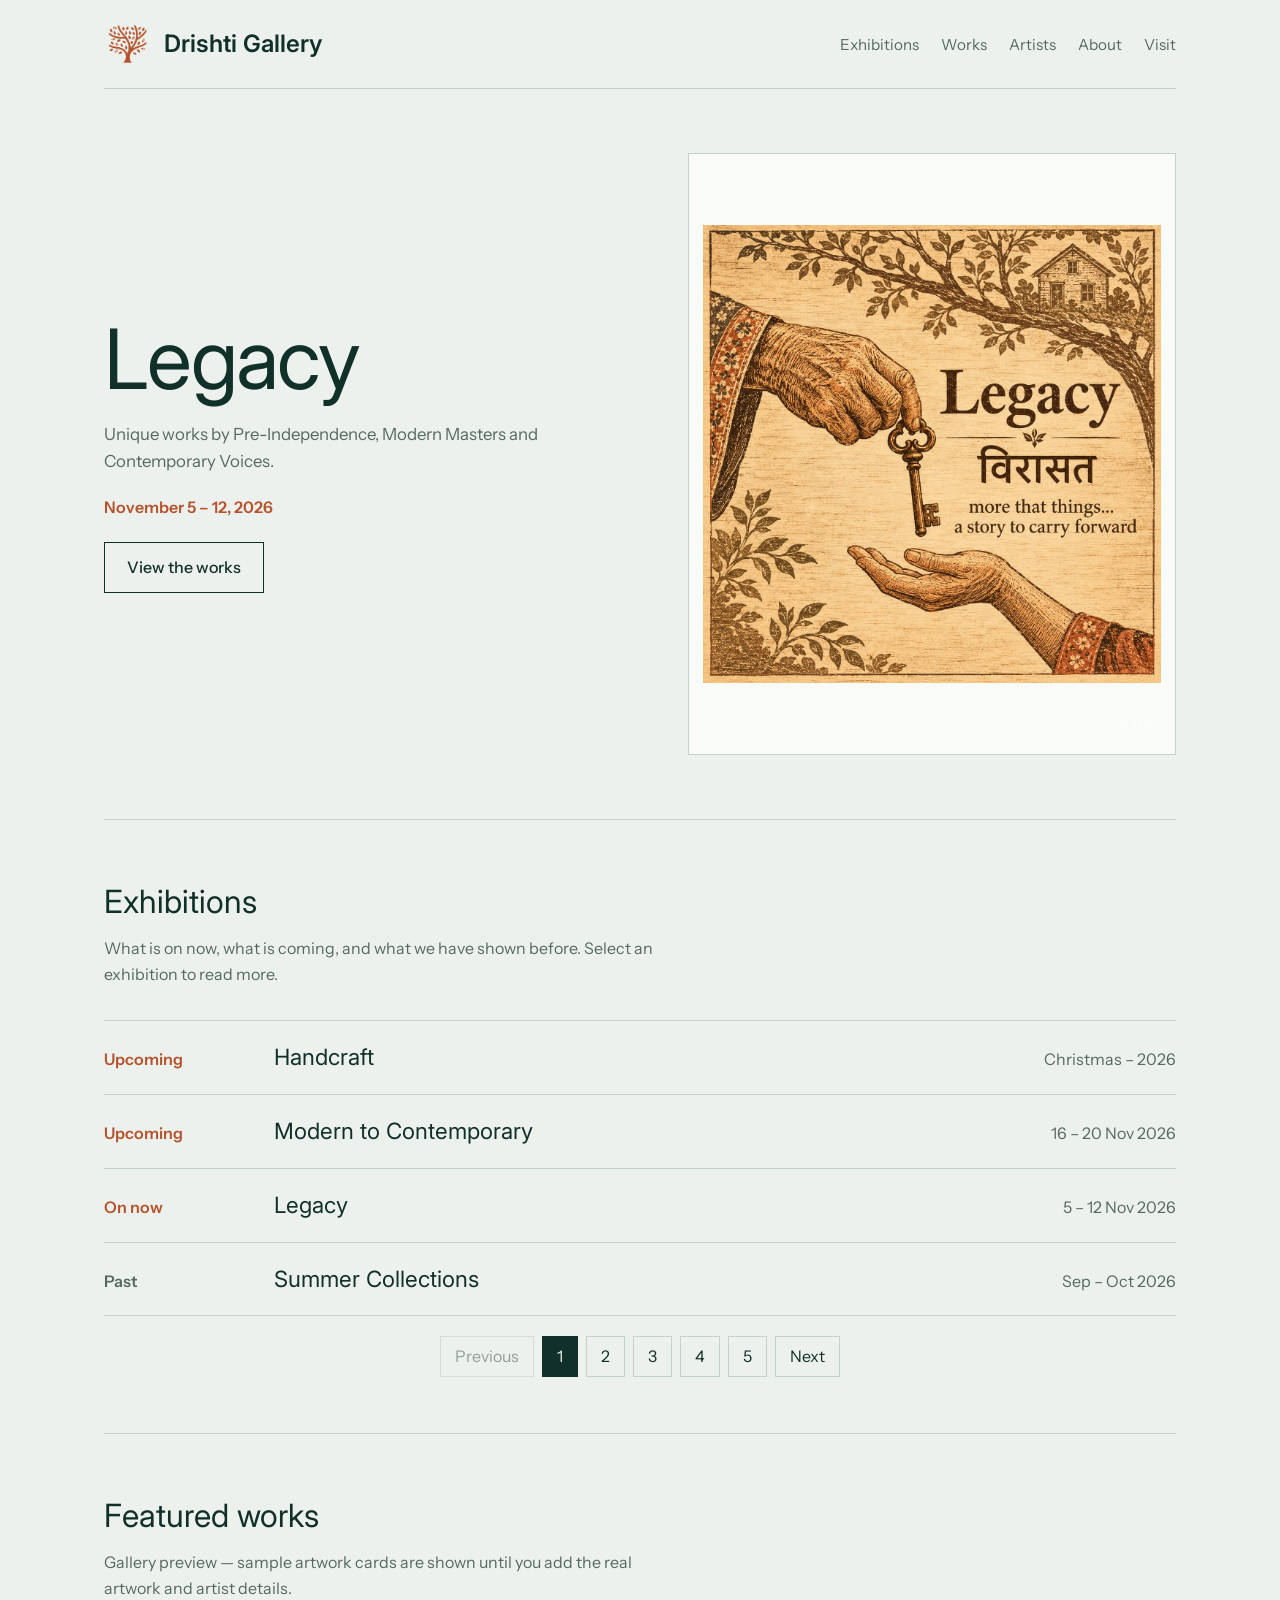
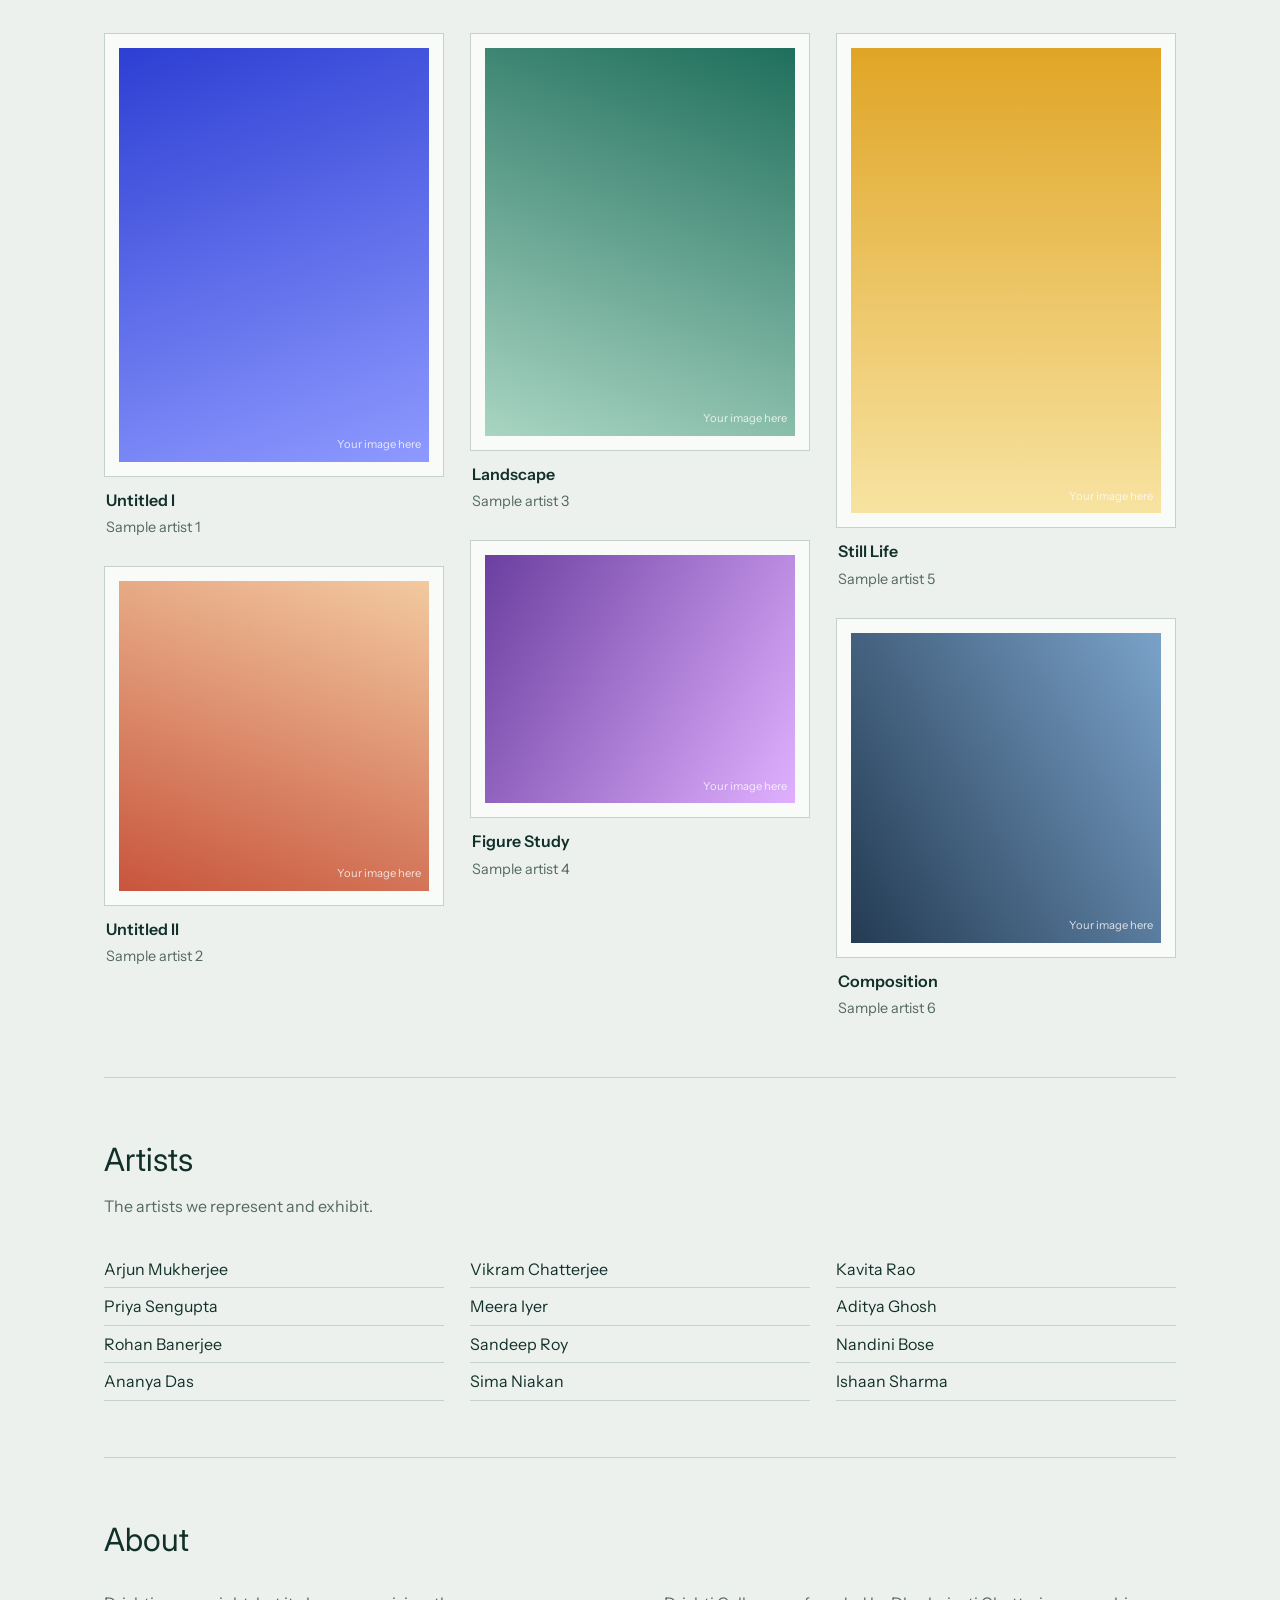
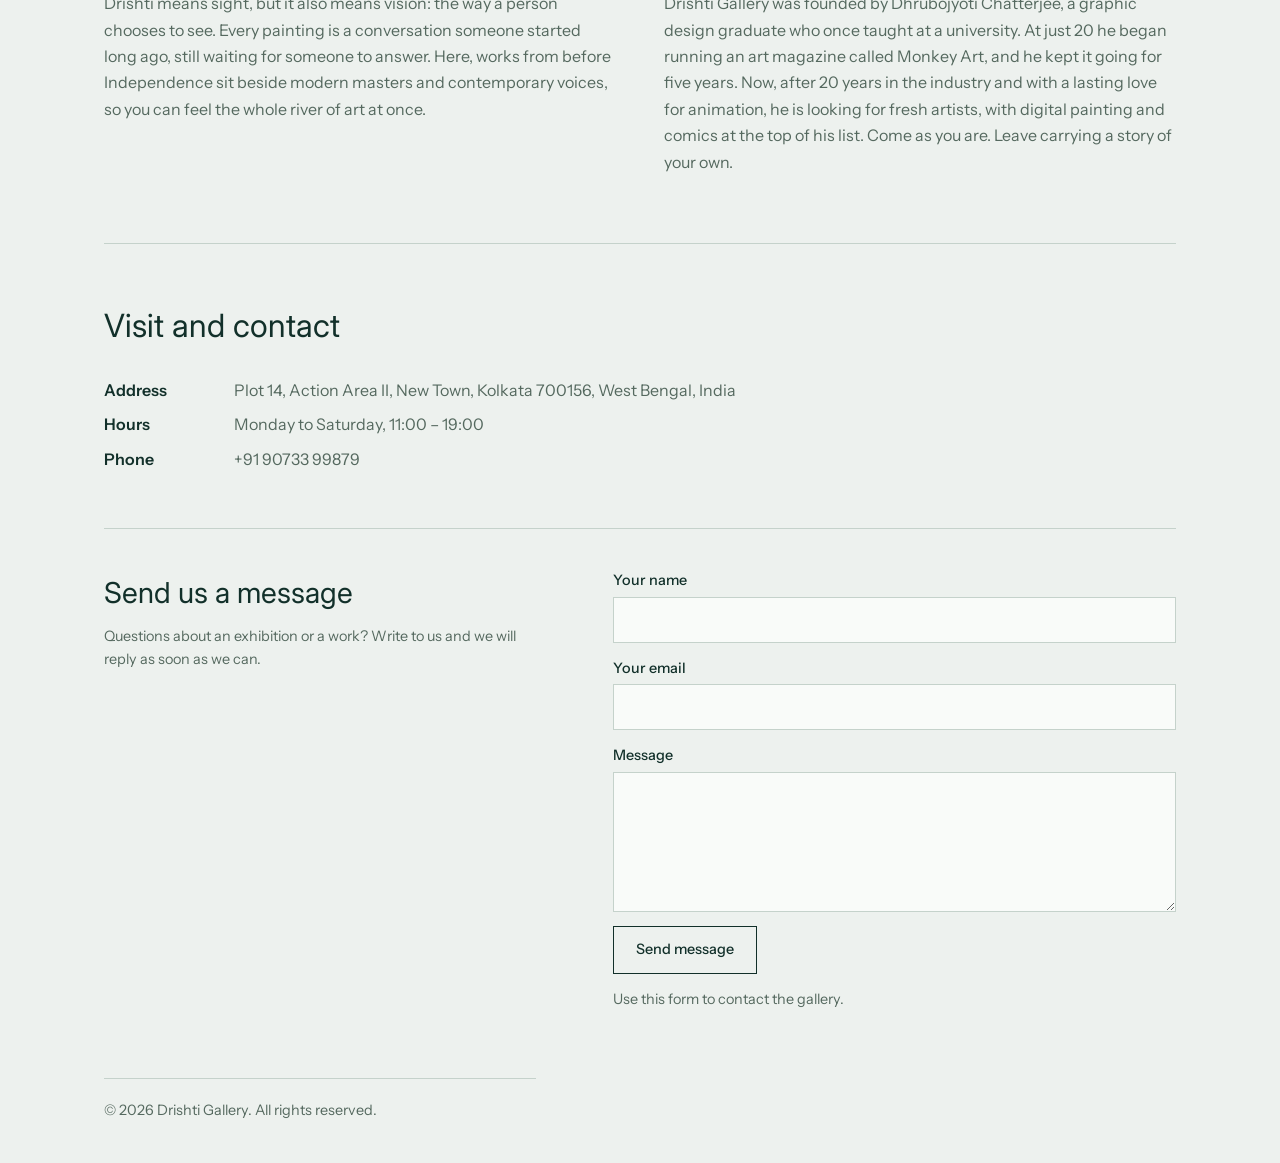
==== index.html @ ebd6a4f0 "Add files via upload" ====
<!DOCTYPE html>
<html lang="en" dir="ltr">
<head>
<meta charset="utf-8">
<meta name="viewport" content="width=device-width, initial-scale=1, viewport-fit=cover">
<title>Drishti Gallery — Exhibitions and Artists</title>
<link rel="icon" type="image/png" sizes="64x64" href="favicon.png?v=2">
<link rel="stylesheet" href="style.css">
</head>
<body>
<div class="wrap">
  <header>
    <div class="brand"><img src="drishti.png" alt="Drishti Gallery logo"><b>Drishti Gallery</b></div>
    <nav><a href="#exhibitions">Exhibitions</a><a href="#works">Works</a><a href="#artists">Artists</a><a href="#about">About</a><a href="#visit">Visit</a></nav>
  </header>

  <div class="hero">
    <div>
      <h1>Legacy</h1>
      <p>Unique works by Pre-Independence, Modern Masters and Contemporary Voices.</p>
      <div class="when">November 5 – 12, 2026</div>
      <a class="btn" href="#works">View the works</a>
    </div>
    <div class="frame"><div class="art" id="heroart" style="aspect-ratio:4/5"></div></div>
  </div>

  <section id="exhibitions">
    <h2>Exhibitions</h2>
    <p class="sub">What is on now, what is coming, and what we have shown before. Select an exhibition to read more.</p>
    <div class="ex"><div class="st">Upcoming</div><h3>Handcraft</h3><span class="d">Christmas – 2026</span></div>
    <div class="ex"><div class="st">Upcoming</div><h3>Modern to Contemporary</h3><span class="d">16 – 20 Nov 2026</span></div>
    <div class="ex"><div class="st">On now</div><h3>Legacy</h3><span class="d">5 – 12 Nov 2026</span></div>
    <div class="ex past"><div class="st">Past</div><h3>Summer Collections</h3><span class="d">Sep – Oct 2026</span></div>
    <div class="ex past"><div class="st">Past</div><h3>The Earthbound Divine</h3><span class="d">May – Jun 2025</span></div>
    <div class="ex past"><div class="st">Past</div><h3>Monsoon Reverie</h3><span class="d">Jun 2025</span></div>
    <div class="ex past"><div class="st">Past</div><h3>स्वर्णिम Swarnim</h3><span class="d">Apr 2025</span></div>
    <div class="ex past"><div class="st">Past</div><h3>Comics</h3><span class="d">Mar 2025</span></div>
    <div class="ex past"><div class="st">Past</div><h3>Colours of the Delta</h3><span class="d">Dec 2024</span></div>
    <div class="ex past"><div class="st">Past</div><h3>Echoes in Ink</h3><span class="d">Nov 2024</span></div>
    <div class="ex past"><div class="st">Past</div><h3>The Quiet Hour</h3><span class="d">Oct 2024</span></div>
    <div class="ex past"><div class="st">Past</div><h3>Fragments of Light</h3><span class="d">Sep 2024</span></div>
    <div class="ex past"><div class="st">Past</div><h3>Pigments and Parables</h3><span class="d">Dec 2023</span></div>
    <div class="ex past"><div class="st">Past</div><h3>Lines of Memory</h3><span class="d">Oct – Nov 2023</span></div>
    <div class="ex past"><div class="st">Past</div><h3>Whispers in Terracotta</h3><span class="d">Aug 2023</span></div>
    <div class="ex past"><div class="st">Past</div><h3>The Weaver’s Palette</h3><span class="d">Mar 2023</span></div>
    <div class="ex past"><div class="st">Past</div><h3>Studio Dialogues</h3><span class="d">Dec 2022</span></div>
    <div class="ex past"><div class="st">Past</div><h3>Rivers of Colour</h3><span class="d">Oct – Nov 2022</span></div>
    <div class="ex past"><div class="st">Past</div><h3>Shadows and Gold</h3><span class="d">Jul 2022</span></div>
    <div class="ex past"><div class="st">Past</div><h3>Canvas Chronicles</h3><span class="d">Mar 2022</span></div>
    <p class="empty" id="empty" hidden>No exhibitions on this page yet.</p>
    <div class="pager" id="pager" role="navigation" aria-label="Exhibition pages"></div>
  </section>

  <section id="works">
    <h2>Featured works</h2>
    <p class="sub">Gallery preview — sample artwork cards are shown until you add the real artwork and artist details.</p>
    <div class="wall" id="wall"></div>
  </section>

  <section id="artists">
    <h2>Artists</h2>
    <p class="sub">The artists we represent and exhibit.</p>
    <ul class="artists">
      <li>Arjun Mukherjee</li><li>Priya Sengupta</li><li>Rohan Banerjee</li><li>Ananya Das</li>
      <li>Vikram Chatterjee</li><li>Meera Iyer</li><li>Sandeep Roy</li><li>Sima Niakan</li>
      <li>Kavita Rao</li><li>Aditya Ghosh</li><li>Nandini Bose</li><li>Ishaan Sharma</li>
    </ul>
  </section>

  <section id="about">
    <h2>About</h2>
    <div class="two" style="margin-top:24px">
      <p>Drishti means sight, but it also means vision: the way a person chooses to see. Every painting is a conversation someone started long ago, still waiting for someone to answer. Here, works from before Independence sit beside modern masters and contemporary voices, so you can feel the whole river of art at once.</p>
      <p>Drishti Gallery was founded by Dhrubojyoti Chatterjee, a graphic design graduate who once taught at a university. At just 20 he began running an art magazine called Monkey Art, and he kept it going for five years. Now, after 20 years in the industry and with a lasting love for animation, he is looking for fresh artists, with digital painting and comics at the top of his list. Come as you are. Leave carrying a story of your own.</p>
    </div>
  </section>

  <section id="visit">
    <h2>Visit and contact</h2>
    <dl style="margin-top:24px">
      <dt>Address</dt><dd>Plot 14, Action Area II, New Town, Kolkata 700156, West Bengal, India</dd>
      <dt>Hours</dt><dd>Monday to Saturday, 11:00 – 19:00</dd>
      <dt>Phone</dt><dd>+91 90733 99879</dd>
    </dl>
  </section>

  <footer id="contact">
    <div class="msg">
      <div>
        <h2>Send us a message</h2>
        <p>Questions about an exhibition or a work? Write to us and we will reply as soon as we can.</p>
      </div>
      <form id="msgform" action="https://formspree.io/f/xrpqzkjn" method="POST">
        <input type="text" name="_gotcha" style="display:none">
        <label>Your name<input id="mname" name="name" autocomplete="name" required></label>
        <label>Your email<input id="memail" name="email" type="email" autocomplete="email" required></label>
        <label>Message<textarea id="mtext" name="message" rows="5" required></textarea></label>
        <button class="btn" type="submit">Send message</button>
        <p class="email-fallback">Use this form to contact the gallery.</p>
        <p id="mnote" role="status"></p>
      </form>
    </div>
    <p class="copy">© 2026 Drishti Gallery. All rights reserved.</p>
  </footer>
</div>

<dialog id="exdlg" aria-label="Exhibition details">
  <button type="button" id="exclose" aria-label="Close">×</button>
  <div class="art" id="exart" style="aspect-ratio:5/3"></div>
  <div class="meta"><p id="extag"></p><h3 id="extitle"></h3><p id="exdate"></p><p id="exdesc"></p></div>
</dialog>

<dialog id="dlg" aria-label="Artwork">
  <button type="button" id="close" aria-label="Close">×</button>
  <div class="art" id="dart"></div>
  <div class="meta"><h3 id="dt"></h3><p id="dm"></p></div>
</dialog>

<script>
// Gallery items are loaded from gallery.json.
function paint(el,w){el.style.background=w.img?"url('"+w.img+"') center/cover":w.g;if(w.img)el.classList.add("has")}
(function(){
  var PER=4,rows=[].slice.call(document.querySelectorAll("#exhibitions .ex")),pg=document.getElementById("pager"),cur=1,n=Math.max(5,Math.ceil(rows.length/PER));
  function btn(label,page,dis,on,aria){var b=document.createElement("button");b.type="button";b.textContent=label;b.disabled=dis;if(on)b.setAttribute("aria-current","page");if(aria)b.setAttribute("aria-label",aria);b.onclick=function(){cur=page;show()};return b}
  function show(){
    var s=(cur-1)*PER,e=s+PER,last=null;
    rows.forEach(function(r,i){var v=i>=s&&i<e;r.hidden=!v;r.classList.remove("last");if(v)last=r});
    if(last)last.classList.add("last");
    document.getElementById("empty").hidden=s<rows.length;
    pg.innerHTML="";
    pg.appendChild(btn("Previous",cur-1,cur===1,false));
    for(var p=1;p<=n;p++)pg.appendChild(btn(String(p),p,p===cur,p===cur,"Page "+p));
    pg.appendChild(btn("Next",cur+1,cur===n,false));
  }
  show();
})();
(function(){
  var T=[
    {n:"Digital Comics",d:"Stories told panel by panel on screen. This exhibition follows how artists build characters, pace a page, and use colour and lettering to carry a reader from one frame to the next.",s:'<svg xmlns="http://www.w3.org/2000/svg" viewBox="0 0 600 360"><rect width="600" height="360" fill="#2d3fd3"/><rect x="30" y="30" width="250" height="150" fill="#f9faf8"/><rect x="300" y="30" width="270" height="70" fill="#f9faf8"/><rect x="300" y="115" width="270" height="65" fill="#ffd166"/><rect x="30" y="195" width="540" height="135" fill="#f9faf8"/><ellipse cx="150" cy="95" rx="70" ry="38" fill="#2d3fd3"/><path d="M120 125l-14 28 40-20z" fill="#2d3fd3"/><circle cx="440" cy="262" r="46" fill="#ef476f"/></svg>'},
    {n:"Digital Painting",d:"Painting without a canvas. Layers, light and texture are built with a pen and a tablet, and the works show how classic ideas of colour and composition live on in a new medium.",s:'<svg xmlns="http://www.w3.org/2000/svg" viewBox="0 0 600 360"><defs><linearGradient id="g" x1="0" y1="0" x2="1" y2="1"><stop offset="0" stop-color="#1f6f5c"/><stop offset="1" stop-color="#a8d5c2"/></linearGradient></defs><rect width="600" height="360" fill="url(#g)"/><circle cx="460" cy="90" r="50" fill="#f7e3a1"/><path d="M-10 250C120 170 220 330 330 240S520 170 620 230V380H-10Z" fill="#e0a526" opacity=".85"/><path d="M-10 300C140 240 250 360 380 290S540 260 620 300V380H-10Z" fill="#c8553d" opacity=".9"/></svg>'},
    {n:"Illustration",d:"Images that tell a story or hold an idea. From book covers to editorial drawings, this exhibition looks at how a single picture can say what pages of text cannot.",s:'<svg xmlns="http://www.w3.org/2000/svg" viewBox="0 0 600 360"><rect width="600" height="360" fill="#f2c9a0"/><circle cx="130" cy="110" r="46" fill="#6b3fa0"/><circle cx="480" cy="250" r="56" fill="#ef476f" opacity=".85"/><path d="M300 330C220 250 220 120 300 40C380 120 380 250 300 330Z" fill="#1f6f5c"/><path d="M300 330V70" stroke="#f9faf8" stroke-width="6" fill="none"/></svg>'}
  ];
  var dlg=document.getElementById("exdlg"),art=document.getElementById("exart");
  [].slice.call(document.querySelectorAll("#exhibitions .ex")).forEach(function(r,i){
    var t=T[i%3];
    r.tabIndex=0;r.setAttribute("role","button");
    function open(){
      var title=r.querySelector("h3").textContent;
      var isLegacy=/^legacy$/i.test(title), isHandcraft=/^handcraft$/i.test(title);
      art.style.background=isLegacy?'url("legacy.png") center/contain no-repeat':isHandcraft?'url("handcraft.png") center/contain no-repeat':"url('data:image/svg+xml,"+encodeURIComponent(t.s)+"') center/cover";
      art.classList.toggle("exhibition-poster",isLegacy||isHandcraft);
      document.getElementById("extag").textContent=t.n;
      document.getElementById("extitle").textContent=r.querySelector("h3").textContent;
      document.getElementById("exdate").textContent=r.querySelector(".st").textContent+" · "+r.querySelector(".d").textContent;
      document.getElementById("exdesc").textContent=t.d;
      dlg.showModal();
    }
    r.addEventListener("click",open);
    r.addEventListener("keydown",function(e){if(e.key==="Enter"||e.key===" "){e.preventDefault();open()}});
  });
  document.getElementById("exclose").onclick=function(){dlg.close()};
  dlg.addEventListener("click",function(e){if(e.target===dlg)dlg.close()});
})();

var heroArt=document.getElementById("heroart");heroArt.style.background="url('legacy.png') center/contain no-repeat";heroArt.classList.add("exhibition-poster");
var wall=document.getElementById("wall"),dlg=document.getElementById("dlg");
fetch("gallery.json").then(function(r){if(!r.ok)throw new Error("Gallery data not found");return r.json()}).then(function(WORKS){WORKS.forEach(function(w){
  var b=document.createElement("button");b.type="button";b.className="work";
  b.innerHTML='<div class="frame"><div class="art"></div></div><div class="cap"><b></b><span></span></div>';
  var a=b.querySelector(".art");a.style.aspectRatio=w.r;paint(a,w);
  b.querySelector("b").textContent=w.title;
  b.querySelector("span").textContent=w.artist;
  b.onclick=function(){
    var d=document.getElementById("dart");d.className="art";d.style.aspectRatio=w.r;paint(d,w);
    document.getElementById("dt").textContent=w.title;
    document.getElementById("dm").textContent=w.artist+", "+w.d;
    dlg.showModal();
  };
  wall.appendChild(b);
});
}).catch(function(){wall.textContent="Gallery works could not be loaded.";});
document.getElementById("close").onclick=function(){dlg.close()};
dlg.addEventListener("click",function(e){if(e.target===dlg)dlg.close()});
</script>
</body>
</html>
---- style.css ----
/* Drishti Gallery: stylesheet
   Palette: emerald and copper (light and dark)
   To change the look, edit the variables in the first two blocks only. */

@import url("https://fonts.googleapis.com/css2?family=Instrument+Sans:wght@400;500;600&family=Inter:wght@400;500;600;700&display=swap");

/* ---------- Colours and fonts ---------- */
:root {
  /* light theme */
  --bg: #edf1ee;      /* page background */
  --ink: #12302a;     /* main text, deep emerald */
  --mute: #55695f;    /* secondary text */
  --line: #c5d2cb;    /* hairlines and borders */
  --accent: #b5532c;  /* copper: links, dates, hover, focus */
  --mat: #f9fbf9;     /* cards, frames, form fields */

  /* fonts */
  --font-display: "Inter", system-ui, sans-serif;
  --font-body: "Instrument Sans", system-ui, sans-serif;

  color-scheme: light;
  box-sizing: border-box;
  padding-top: env(safe-area-inset-top, 0px);
  padding-bottom: env(safe-area-inset-bottom, 0px);
}

/* dark theme: follows the visitor's device unless data-theme="light" is set */
@media (prefers-color-scheme: dark) {
  :root:not([data-theme="light"]) {
    --bg: #0f1a16;
    --ink: #e5ece8;
    --mute: #93a59c;
    --line: #2a3a33;
    --accent: #e8935f;
    --mat: #17241f;
    color-scheme: dark;
  }
}
:root[data-theme="dark"] {
  --bg: #0f1a16;
  --ink: #e5ece8;
  --mute: #93a59c;
  --line: #2a3a33;
  --accent: #e8935f;
  --mat: #17241f;
  color-scheme: dark;
}

/* ---------- Base ---------- */
html { scroll-padding-top: env(safe-area-inset-top, 0px); scroll-behavior: smooth; }
* { box-sizing: border-box; }
body { margin: 0; background: var(--bg); color: var(--ink); font-family: var(--font-body); line-height: 1.65; }
h1, h2, h3 { font-family: var(--font-display); font-weight: 400; margin: 0; }
a { color: inherit; }
:focus-visible { outline: 2px solid var(--accent); outline-offset: 3px; }
.wrap { max-width: 1120px; margin: 0 auto; padding: 0 24px; }

/* ---------- Header ---------- */
header { display: flex; justify-content: space-between; align-items: center; gap: 16px; flex-wrap: wrap; padding: 20px 0; border-bottom: 1px solid var(--line); }
header b { font-family: var(--font-display); font-size: 1.5rem; font-weight: 600; }
.brand { display: flex; align-items: center; gap: 12px; }
.brand img { display: block; width: 48px; height: 48px; object-fit: cover; border-radius: 50%; }
nav a { margin-left: 22px; text-decoration: none; color: var(--mute); font-size: .95rem; }
nav a:hover { color: var(--accent); }

/* ---------- Hero ---------- */
.hero { display: grid; grid-template-columns: 1.1fr 1fr; gap: 48px; align-items: center; padding: 64px 0; }
.hero h1 { font-size: clamp(2.6rem, 7vw, 5.2rem); line-height: 1.05; letter-spacing: -.02em; margin-bottom: 18px; }
.hero p { color: var(--mute); max-width: 30em; margin: 0 0 8px; font-size: 1.05rem; }
.hero .when { color: var(--accent); font-weight: 600; margin: 18px 0 22px; }

/* ---------- Buttons ---------- */
.btn { display: inline-block; padding: 11px 22px; border: 1px solid var(--ink); text-decoration: none; font-weight: 500; }
.btn:hover { background: var(--ink); color: var(--bg); }

/* ---------- Frames and artwork ---------- */
.frame { background: var(--mat); padding: 14px; border: 1px solid var(--line); }
.art { width: 100%; background-size: cover; background-position: center; position: relative; }
.art::after { content: "Your image here"; position: absolute; right: 8px; bottom: 8px; font-size: .7rem; color: #fff; opacity: .8; }
.art.has::after { display: none; }
.art.exhibition-poster { background-color: var(--mat); }

/* ---------- Sections ---------- */
section { border-top: 1px solid var(--line); padding: 56px 0; }
section > h2 { font-size: 2rem; margin-bottom: 6px; }
section > .sub { color: var(--mute); margin: 0 0 32px; max-width: 36em; }

/* ---------- Exhibitions list ---------- */
.ex { display: grid; grid-template-columns: 150px 1fr auto; gap: 20px; align-items: baseline; padding: 18px 0; border-top: 1px solid var(--line); cursor: pointer; }
.ex.last { border-bottom: 1px solid var(--line); }
.ex[hidden] { display: none; }
.ex .st { font-weight: 600; color: var(--accent); }
.ex.past .st { color: var(--mute); }
.ex h3 { font-size: 1.4rem; }
.ex:hover h3 { color: var(--accent); }
.ex span.d { color: var(--mute); }

/* pagination */
.pager { display: flex; justify-content: center; gap: 8px; margin-top: 20px; flex-wrap: wrap; }
.pager button { font: inherit; background: none; color: var(--ink); border: 1px solid var(--line); padding: 6px 14px; cursor: pointer; }
.pager button:not(:disabled):hover { border-color: var(--accent); }
.pager button[aria-current] { background: var(--ink); color: var(--bg); border-color: var(--ink); }
.pager button:disabled { color: var(--mute); cursor: default; opacity: .6; }
.pager button[aria-current]:disabled { color: var(--bg); opacity: 1; }
.empty { margin: 0; padding: 24px 0; text-align: center; color: var(--mute); border-top: 1px solid var(--line); border-bottom: 1px solid var(--line); }

/* ---------- Featured works ---------- */
.wall { columns: 3 250px; column-gap: 26px; }
.work { break-inside: avoid; margin: 0 0 26px; cursor: pointer; background: none; border: 0; padding: 0; width: 100%; text-align: left; font: inherit; color: inherit; display: block; }
.work:hover .frame { border-color: var(--accent); }
.cap { padding: 10px 2px 0; }
.cap b { font-weight: 600; display: block; }
.cap span { color: var(--mute); font-size: .9rem; }

/* ---------- Artists ---------- */
.artists { columns: 3 200px; column-gap: 26px; list-style: none; margin: 0; padding: 0; }
.artists li { padding: 5px 0; border-bottom: 1px solid var(--line); break-inside: avoid; }

/* ---------- About, visit ---------- */
.two { display: grid; grid-template-columns: 1fr 1fr; gap: 48px; }
.two p { color: var(--mute); margin: 0 0 12px; max-width: 34em; }
dl { margin: 0; display: grid; grid-template-columns: 110px 1fr; gap: 8px 20px; }
dt { font-weight: 600; }
dd { margin: 0; color: var(--mute); }

/* ---------- Footer and message form ---------- */
footer { border-top: 1px solid var(--line); padding: 40px 0; color: var(--mute); font-size: .9rem; }
footer .msg { display: grid; grid-template-columns: 1fr 1.2fr; gap: 40px; padding-bottom: 32px; }
footer h2 { font-size: 1.8rem; color: var(--ink); margin-bottom: 8px; }
footer p { margin: 0; max-width: 30em; }
footer .copy { border-top: 1px solid var(--line); padding-top: 20px; }
#msgform { display: grid; gap: 14px; }
#msgform label { display: grid; gap: 4px; font-weight: 500; color: var(--ink); font-size: .9rem; }
#msgform input, #msgform textarea { font: inherit; color: var(--ink); background: var(--mat); border: 1px solid var(--line); padding: 10px 12px; width: 100%; }
#msgform input:focus, #msgform textarea:focus { border-color: var(--accent); }
#msgform .btn { justify-self: start; font: inherit; font-weight: 500; background: none; color: var(--ink); cursor: pointer; }
#msgform .btn:hover { background: var(--ink); color: var(--bg); }
#mnote { min-height: 1.4em; }
#mnote.err { color: #d64545; }
#msgform .email-fallback { color: var(--mute); font-size: .9rem; }
#msgform .email-fallback a { color: var(--accent); }

/* ---------- Popups ---------- */
dialog { border: 0; padding: 0; background: var(--mat); color: var(--ink); max-width: min(92vw, 820px); width: 100%; box-shadow: 0 20px 60px rgba(0, 0, 0, .35); }
dialog::backdrop { background: rgba(8, 12, 11, .72); }
dialog .art { max-height: 70vh; min-height: 280px; }
dialog .meta { padding: 18px 22px 22px; }
dialog h3 { font-size: 1.6rem; }
dialog p { margin: 6px 0 0; color: var(--mute); }
dialog button { position: absolute; top: 10px; right: 10px; background: var(--bg); color: var(--ink); border: 1px solid var(--line); width: 38px; height: 38px; border-radius: 50%; font-size: 1.2rem; cursor: pointer; }
#extag { margin: 0; color: var(--accent); font-weight: 600; font-size: .8rem; letter-spacing: .06em; text-transform: uppercase; }
#exdate { font-weight: 500; }

/* ---------- Small screens ---------- */
@media (max-width: 760px) {
  .hero, .two { grid-template-columns: 1fr; gap: 28px; }
  .ex { grid-template-columns: 1fr; gap: 4px; }
  footer .msg { grid-template-columns: 1fr; }
  nav a { margin: 0 14px 0 0; }
}
@media (prefers-reduced-motion: reduce) { html { scroll-behavior: auto; } }
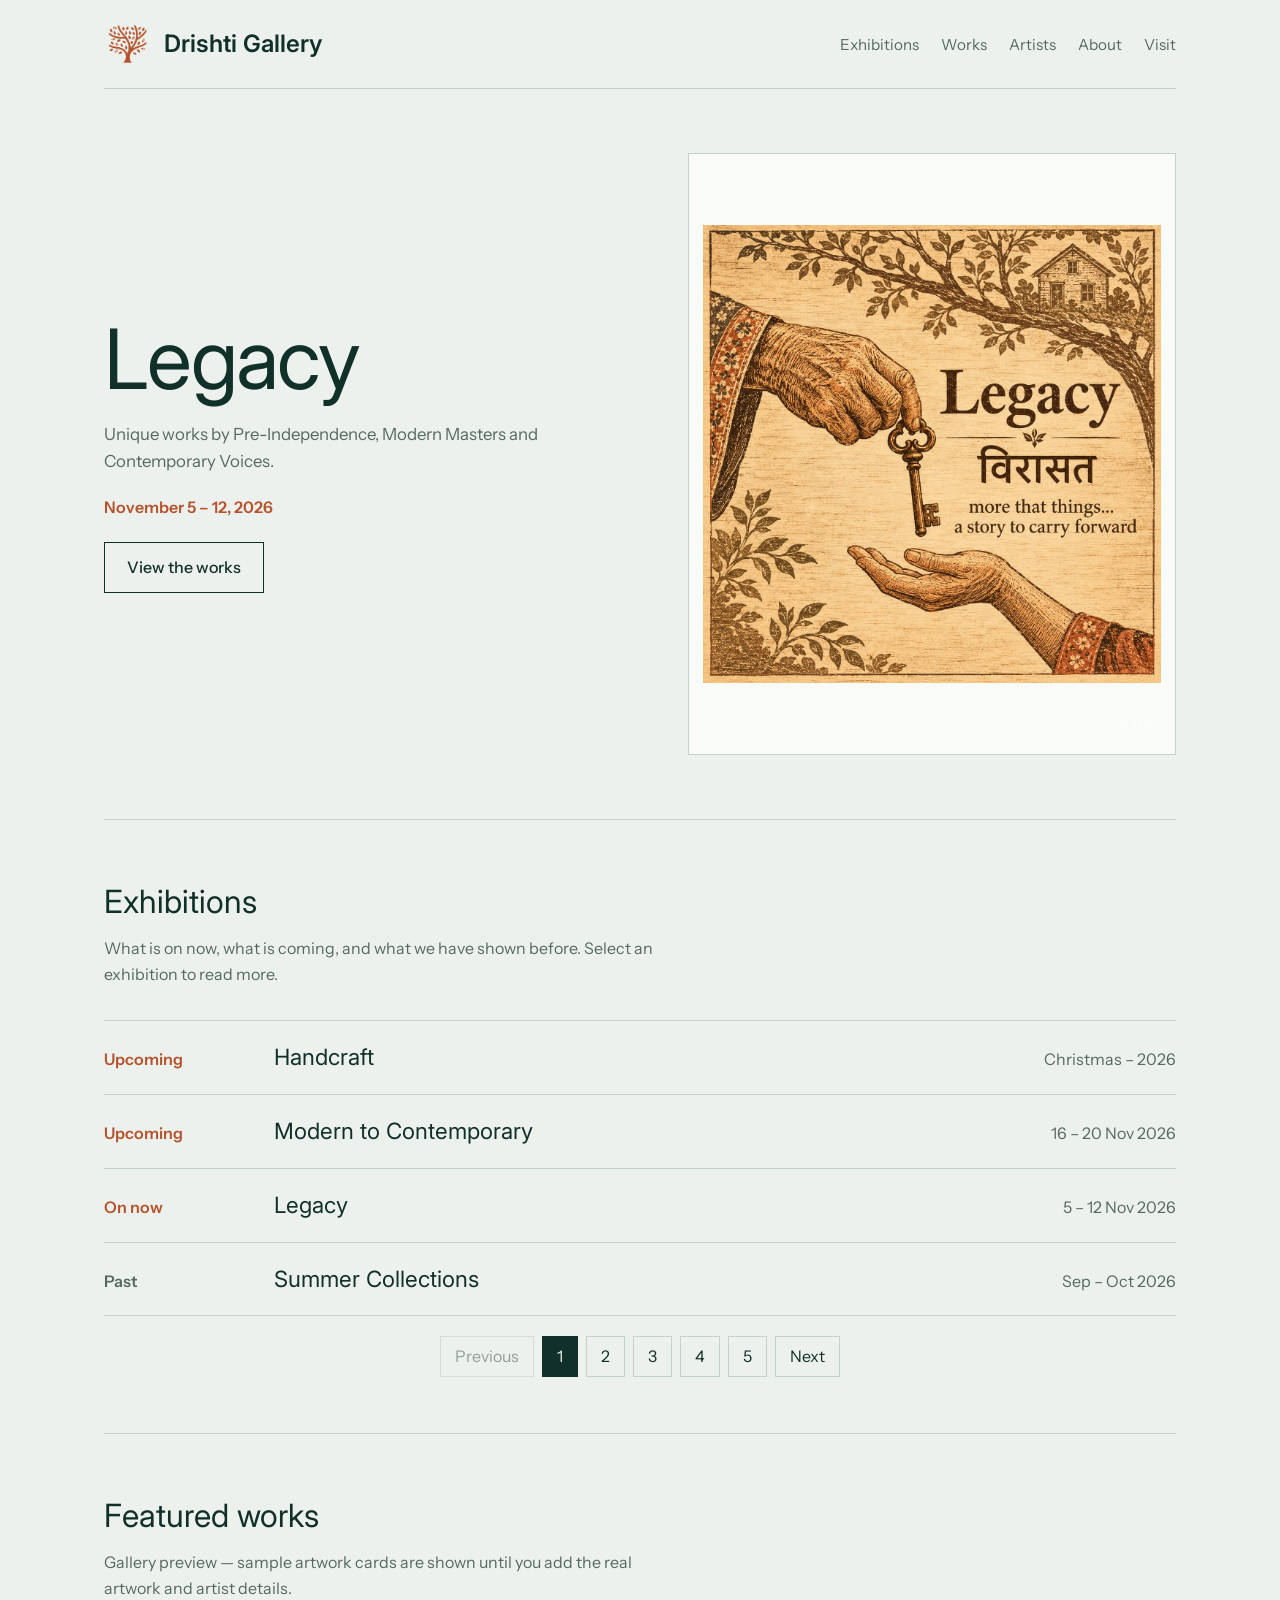
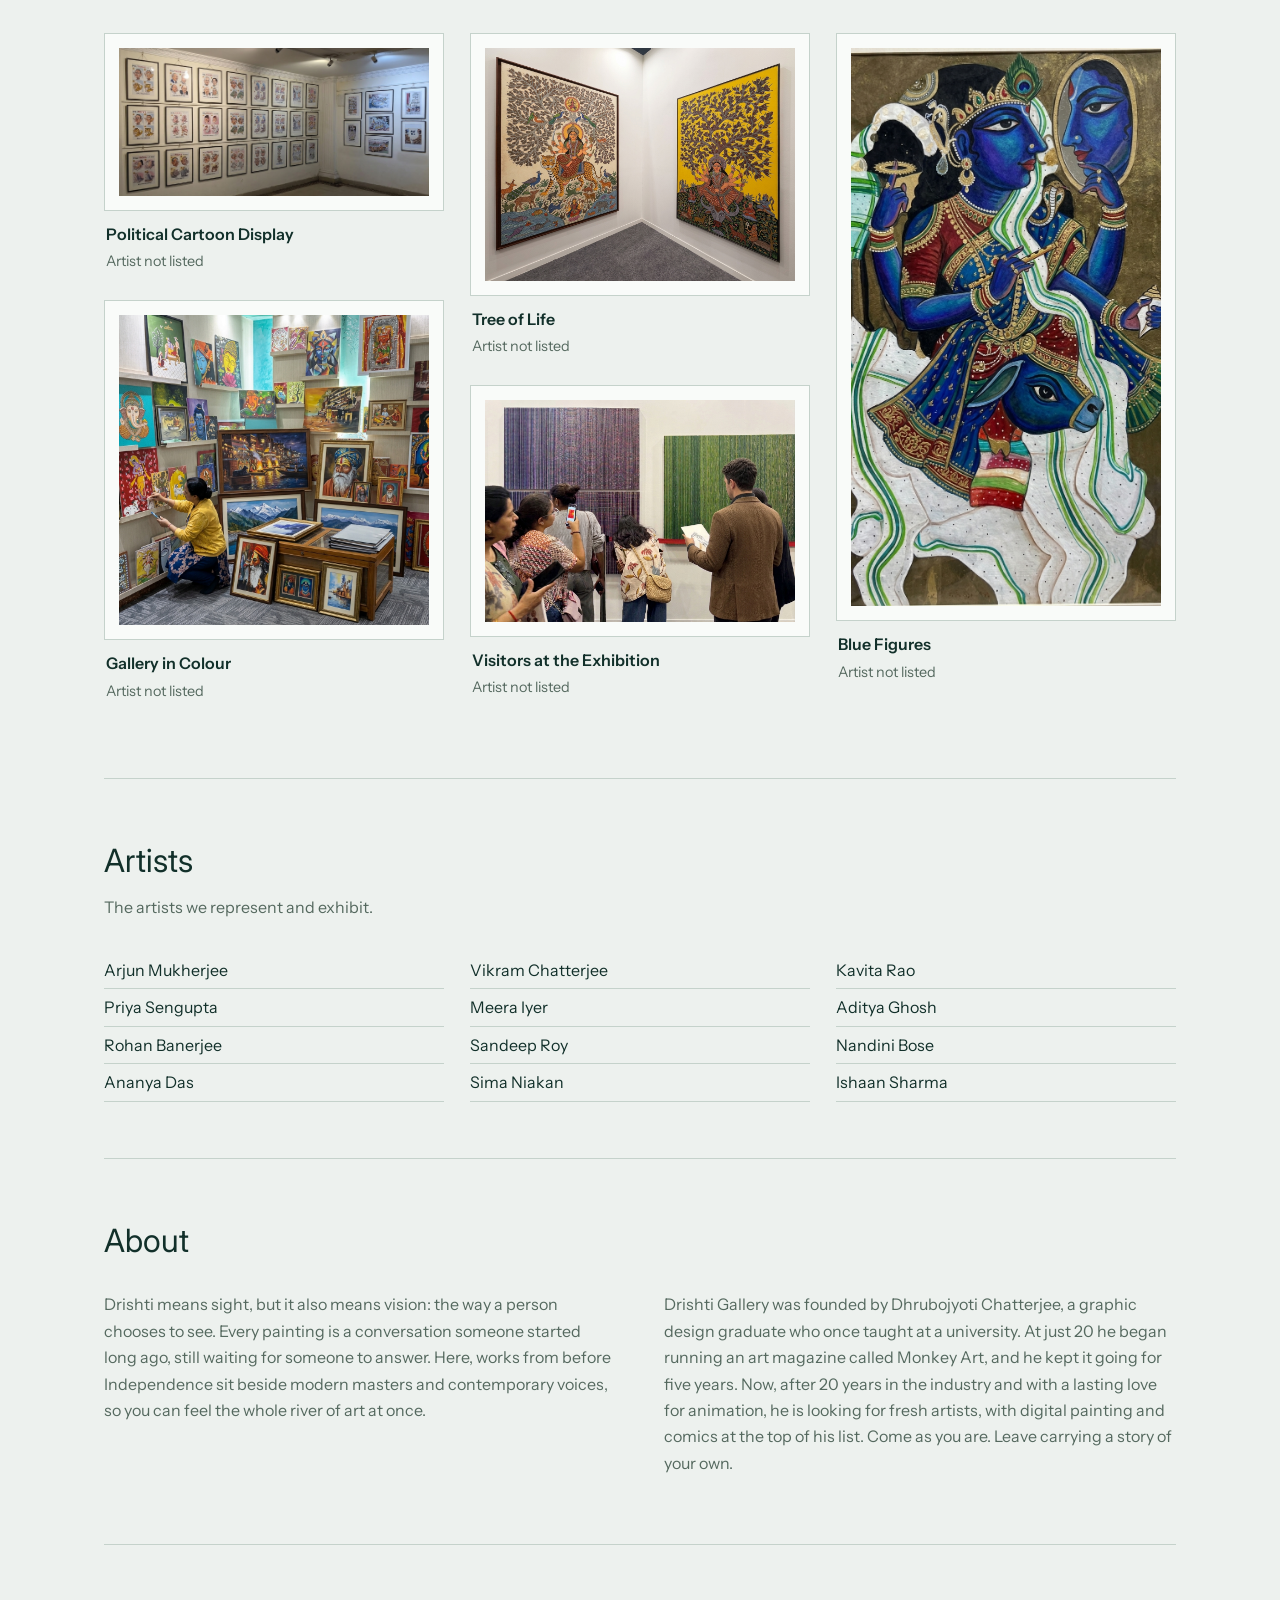
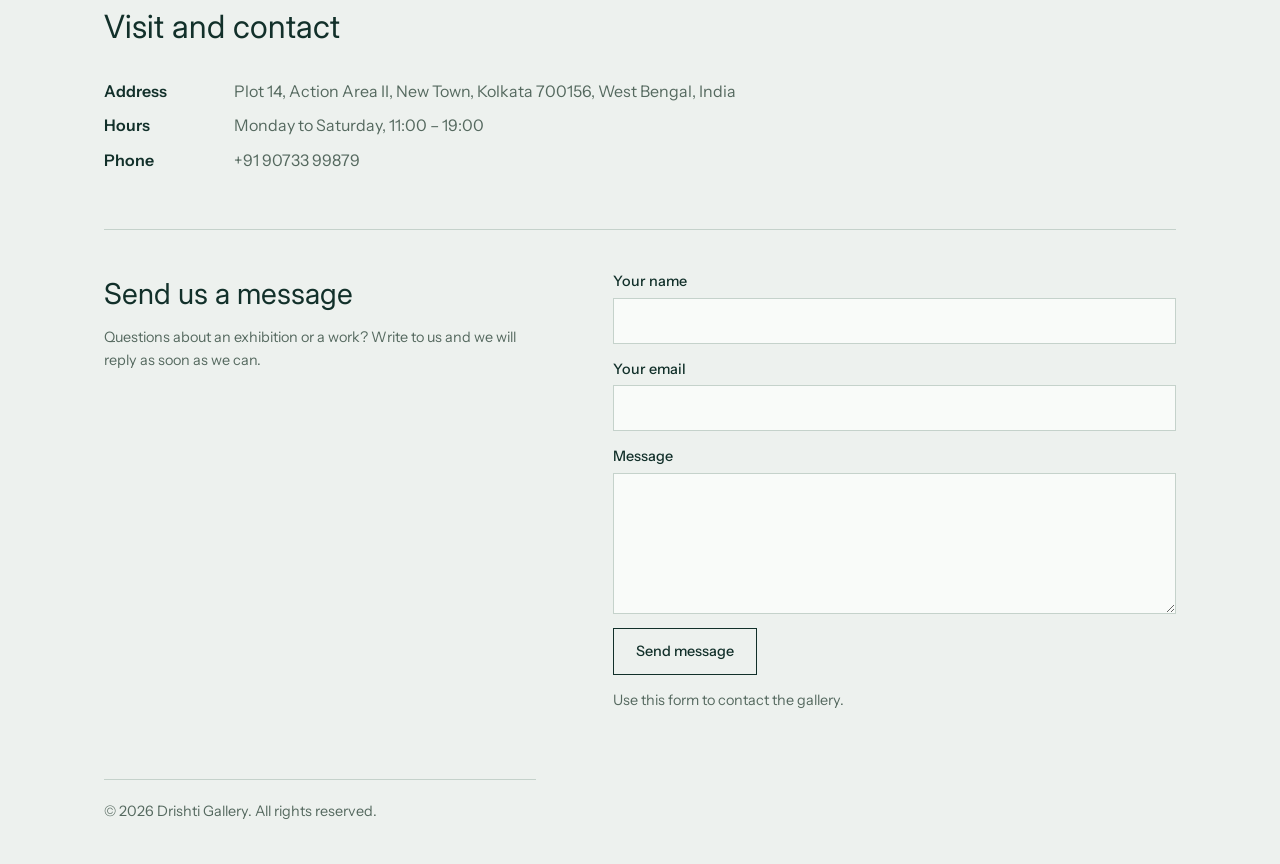
==== commit b1fd187f: "Refresh featured works data cache" ====
--- a/index.html
+++ b/index.html
@@ -1,186 +1,186 @@
-<!DOCTYPE html>
-<html lang="en" dir="ltr">
-<head>
-<meta charset="utf-8">
-<meta name="viewport" content="width=device-width, initial-scale=1, viewport-fit=cover">
+<!DOCTYPE html>
+<html lang="en" dir="ltr">
+<head>
+<meta charset="utf-8">
+<meta name="viewport" content="width=device-width, initial-scale=1, viewport-fit=cover">
 <title>Drishti Gallery — Exhibitions and Artists</title>
-<link rel="icon" type="image/png" sizes="64x64" href="favicon.png?v=2">
-<link rel="stylesheet" href="style.css">
-</head>
-<body>
-<div class="wrap">
-  <header>
-    <div class="brand"><img src="drishti.png" alt="Drishti Gallery logo"><b>Drishti Gallery</b></div>
-    <nav><a href="#exhibitions">Exhibitions</a><a href="#works">Works</a><a href="#artists">Artists</a><a href="#about">About</a><a href="#visit">Visit</a></nav>
-  </header>
-
-  <div class="hero">
-    <div>
-      <h1>Legacy</h1>
-      <p>Unique works by Pre-Independence, Modern Masters and Contemporary Voices.</p>
-      <div class="when">November 5 – 12, 2026</div>
-      <a class="btn" href="#works">View the works</a>
-    </div>
-    <div class="frame"><div class="art" id="heroart" style="aspect-ratio:4/5"></div></div>
-  </div>
-
-  <section id="exhibitions">
-    <h2>Exhibitions</h2>
-    <p class="sub">What is on now, what is coming, and what we have shown before. Select an exhibition to read more.</p>
-    <div class="ex"><div class="st">Upcoming</div><h3>Handcraft</h3><span class="d">Christmas – 2026</span></div>
-    <div class="ex"><div class="st">Upcoming</div><h3>Modern to Contemporary</h3><span class="d">16 – 20 Nov 2026</span></div>
-    <div class="ex"><div class="st">On now</div><h3>Legacy</h3><span class="d">5 – 12 Nov 2026</span></div>
-    <div class="ex past"><div class="st">Past</div><h3>Summer Collections</h3><span class="d">Sep – Oct 2026</span></div>
-    <div class="ex past"><div class="st">Past</div><h3>The Earthbound Divine</h3><span class="d">May – Jun 2025</span></div>
-    <div class="ex past"><div class="st">Past</div><h3>Monsoon Reverie</h3><span class="d">Jun 2025</span></div>
-    <div class="ex past"><div class="st">Past</div><h3>स्वर्णिम Swarnim</h3><span class="d">Apr 2025</span></div>
-    <div class="ex past"><div class="st">Past</div><h3>Comics</h3><span class="d">Mar 2025</span></div>
-    <div class="ex past"><div class="st">Past</div><h3>Colours of the Delta</h3><span class="d">Dec 2024</span></div>
-    <div class="ex past"><div class="st">Past</div><h3>Echoes in Ink</h3><span class="d">Nov 2024</span></div>
-    <div class="ex past"><div class="st">Past</div><h3>The Quiet Hour</h3><span class="d">Oct 2024</span></div>
-    <div class="ex past"><div class="st">Past</div><h3>Fragments of Light</h3><span class="d">Sep 2024</span></div>
-    <div class="ex past"><div class="st">Past</div><h3>Pigments and Parables</h3><span class="d">Dec 2023</span></div>
-    <div class="ex past"><div class="st">Past</div><h3>Lines of Memory</h3><span class="d">Oct – Nov 2023</span></div>
-    <div class="ex past"><div class="st">Past</div><h3>Whispers in Terracotta</h3><span class="d">Aug 2023</span></div>
-    <div class="ex past"><div class="st">Past</div><h3>The Weaver’s Palette</h3><span class="d">Mar 2023</span></div>
-    <div class="ex past"><div class="st">Past</div><h3>Studio Dialogues</h3><span class="d">Dec 2022</span></div>
-    <div class="ex past"><div class="st">Past</div><h3>Rivers of Colour</h3><span class="d">Oct – Nov 2022</span></div>
-    <div class="ex past"><div class="st">Past</div><h3>Shadows and Gold</h3><span class="d">Jul 2022</span></div>
-    <div class="ex past"><div class="st">Past</div><h3>Canvas Chronicles</h3><span class="d">Mar 2022</span></div>
-    <p class="empty" id="empty" hidden>No exhibitions on this page yet.</p>
-    <div class="pager" id="pager" role="navigation" aria-label="Exhibition pages"></div>
-  </section>
-
-  <section id="works">
-    <h2>Featured works</h2>
-    <p class="sub">Gallery preview — sample artwork cards are shown until you add the real artwork and artist details.</p>
-    <div class="wall" id="wall"></div>
-  </section>
-
-  <section id="artists">
-    <h2>Artists</h2>
-    <p class="sub">The artists we represent and exhibit.</p>
-    <ul class="artists">
-      <li>Arjun Mukherjee</li><li>Priya Sengupta</li><li>Rohan Banerjee</li><li>Ananya Das</li>
-      <li>Vikram Chatterjee</li><li>Meera Iyer</li><li>Sandeep Roy</li><li>Sima Niakan</li>
-      <li>Kavita Rao</li><li>Aditya Ghosh</li><li>Nandini Bose</li><li>Ishaan Sharma</li>
-    </ul>
-  </section>
-
-  <section id="about">
-    <h2>About</h2>
-    <div class="two" style="margin-top:24px">
-      <p>Drishti means sight, but it also means vision: the way a person chooses to see. Every painting is a conversation someone started long ago, still waiting for someone to answer. Here, works from before Independence sit beside modern masters and contemporary voices, so you can feel the whole river of art at once.</p>
-      <p>Drishti Gallery was founded by Dhrubojyoti Chatterjee, a graphic design graduate who once taught at a university. At just 20 he began running an art magazine called Monkey Art, and he kept it going for five years. Now, after 20 years in the industry and with a lasting love for animation, he is looking for fresh artists, with digital painting and comics at the top of his list. Come as you are. Leave carrying a story of your own.</p>
-    </div>
-  </section>
-
-  <section id="visit">
-    <h2>Visit and contact</h2>
-    <dl style="margin-top:24px">
-      <dt>Address</dt><dd>Plot 14, Action Area II, New Town, Kolkata 700156, West Bengal, India</dd>
-      <dt>Hours</dt><dd>Monday to Saturday, 11:00 – 19:00</dd>
-      <dt>Phone</dt><dd>+91 90733 99879</dd>
-    </dl>
-  </section>
-
-  <footer id="contact">
-    <div class="msg">
-      <div>
-        <h2>Send us a message</h2>
-        <p>Questions about an exhibition or a work? Write to us and we will reply as soon as we can.</p>
-      </div>
+<link rel="icon" type="image/png" sizes="64x64" href="favicon.png?v=2">
+<link rel="stylesheet" href="style.css">
+</head>
+<body>
+<div class="wrap">
+  <header>
+    <div class="brand"><img src="drishti.png" alt="Drishti Gallery logo"><b>Drishti Gallery</b></div>
+    <nav><a href="#exhibitions">Exhibitions</a><a href="#works">Works</a><a href="#artists">Artists</a><a href="#about">About</a><a href="#visit">Visit</a></nav>
+  </header>
+
+  <div class="hero">
+    <div>
+      <h1>Legacy</h1>
+      <p>Unique works by Pre-Independence, Modern Masters and Contemporary Voices.</p>
+      <div class="when">November 5 – 12, 2026</div>
+      <a class="btn" href="#works">View the works</a>
+    </div>
+    <div class="frame"><div class="art" id="heroart" style="aspect-ratio:4/5"></div></div>
+  </div>
+
+  <section id="exhibitions">
+    <h2>Exhibitions</h2>
+    <p class="sub">What is on now, what is coming, and what we have shown before. Select an exhibition to read more.</p>
+    <div class="ex"><div class="st">Upcoming</div><h3>Handcraft</h3><span class="d">Christmas – 2026</span></div>
+    <div class="ex"><div class="st">Upcoming</div><h3>Modern to Contemporary</h3><span class="d">16 – 20 Nov 2026</span></div>
+    <div class="ex"><div class="st">On now</div><h3>Legacy</h3><span class="d">5 – 12 Nov 2026</span></div>
+    <div class="ex past"><div class="st">Past</div><h3>Summer Collections</h3><span class="d">Sep – Oct 2026</span></div>
+    <div class="ex past"><div class="st">Past</div><h3>The Earthbound Divine</h3><span class="d">May – Jun 2025</span></div>
+    <div class="ex past"><div class="st">Past</div><h3>Monsoon Reverie</h3><span class="d">Jun 2025</span></div>
+    <div class="ex past"><div class="st">Past</div><h3>स्वर्णिम Swarnim</h3><span class="d">Apr 2025</span></div>
+    <div class="ex past"><div class="st">Past</div><h3>Comics</h3><span class="d">Mar 2025</span></div>
+    <div class="ex past"><div class="st">Past</div><h3>Colours of the Delta</h3><span class="d">Dec 2024</span></div>
+    <div class="ex past"><div class="st">Past</div><h3>Echoes in Ink</h3><span class="d">Nov 2024</span></div>
+    <div class="ex past"><div class="st">Past</div><h3>The Quiet Hour</h3><span class="d">Oct 2024</span></div>
+    <div class="ex past"><div class="st">Past</div><h3>Fragments of Light</h3><span class="d">Sep 2024</span></div>
+    <div class="ex past"><div class="st">Past</div><h3>Pigments and Parables</h3><span class="d">Dec 2023</span></div>
+    <div class="ex past"><div class="st">Past</div><h3>Lines of Memory</h3><span class="d">Oct – Nov 2023</span></div>
+    <div class="ex past"><div class="st">Past</div><h3>Whispers in Terracotta</h3><span class="d">Aug 2023</span></div>
+    <div class="ex past"><div class="st">Past</div><h3>The Weaver’s Palette</h3><span class="d">Mar 2023</span></div>
+    <div class="ex past"><div class="st">Past</div><h3>Studio Dialogues</h3><span class="d">Dec 2022</span></div>
+    <div class="ex past"><div class="st">Past</div><h3>Rivers of Colour</h3><span class="d">Oct – Nov 2022</span></div>
+    <div class="ex past"><div class="st">Past</div><h3>Shadows and Gold</h3><span class="d">Jul 2022</span></div>
+    <div class="ex past"><div class="st">Past</div><h3>Canvas Chronicles</h3><span class="d">Mar 2022</span></div>
+    <p class="empty" id="empty" hidden>No exhibitions on this page yet.</p>
+    <div class="pager" id="pager" role="navigation" aria-label="Exhibition pages"></div>
+  </section>
+
+  <section id="works">
+    <h2>Featured works</h2>
+    <p class="sub">Gallery preview — sample artwork cards are shown until you add the real artwork and artist details.</p>
+    <div class="wall" id="wall"></div>
+  </section>
+
+  <section id="artists">
+    <h2>Artists</h2>
+    <p class="sub">The artists we represent and exhibit.</p>
+    <ul class="artists">
+      <li>Arjun Mukherjee</li><li>Priya Sengupta</li><li>Rohan Banerjee</li><li>Ananya Das</li>
+      <li>Vikram Chatterjee</li><li>Meera Iyer</li><li>Sandeep Roy</li><li>Sima Niakan</li>
+      <li>Kavita Rao</li><li>Aditya Ghosh</li><li>Nandini Bose</li><li>Ishaan Sharma</li>
+    </ul>
+  </section>
+
+  <section id="about">
+    <h2>About</h2>
+    <div class="two" style="margin-top:24px">
+      <p>Drishti means sight, but it also means vision: the way a person chooses to see. Every painting is a conversation someone started long ago, still waiting for someone to answer. Here, works from before Independence sit beside modern masters and contemporary voices, so you can feel the whole river of art at once.</p>
+      <p>Drishti Gallery was founded by Dhrubojyoti Chatterjee, a graphic design graduate who once taught at a university. At just 20 he began running an art magazine called Monkey Art, and he kept it going for five years. Now, after 20 years in the industry and with a lasting love for animation, he is looking for fresh artists, with digital painting and comics at the top of his list. Come as you are. Leave carrying a story of your own.</p>
+    </div>
+  </section>
+
+  <section id="visit">
+    <h2>Visit and contact</h2>
+    <dl style="margin-top:24px">
+      <dt>Address</dt><dd>Plot 14, Action Area II, New Town, Kolkata 700156, West Bengal, India</dd>
+      <dt>Hours</dt><dd>Monday to Saturday, 11:00 – 19:00</dd>
+      <dt>Phone</dt><dd>+91 90733 99879</dd>
+    </dl>
+  </section>
+
+  <footer id="contact">
+    <div class="msg">
+      <div>
+        <h2>Send us a message</h2>
+        <p>Questions about an exhibition or a work? Write to us and we will reply as soon as we can.</p>
+      </div>
       <form id="msgform" action="https://formspree.io/f/xrpqzkjn" method="POST">
-        <input type="text" name="_gotcha" style="display:none">
-        <label>Your name<input id="mname" name="name" autocomplete="name" required></label>
-        <label>Your email<input id="memail" name="email" type="email" autocomplete="email" required></label>
-        <label>Message<textarea id="mtext" name="message" rows="5" required></textarea></label>
+        <input type="text" name="_gotcha" style="display:none">
+        <label>Your name<input id="mname" name="name" autocomplete="name" required></label>
+        <label>Your email<input id="memail" name="email" type="email" autocomplete="email" required></label>
+        <label>Message<textarea id="mtext" name="message" rows="5" required></textarea></label>
         <button class="btn" type="submit">Send message</button>
-        <p class="email-fallback">Use this form to contact the gallery.</p>
-        <p id="mnote" role="status"></p>
-      </form>
-    </div>
-    <p class="copy">© 2026 Drishti Gallery. All rights reserved.</p>
-  </footer>
-</div>
-
-<dialog id="exdlg" aria-label="Exhibition details">
-  <button type="button" id="exclose" aria-label="Close">×</button>
-  <div class="art" id="exart" style="aspect-ratio:5/3"></div>
-  <div class="meta"><p id="extag"></p><h3 id="extitle"></h3><p id="exdate"></p><p id="exdesc"></p></div>
-</dialog>
-
-<dialog id="dlg" aria-label="Artwork">
-  <button type="button" id="close" aria-label="Close">×</button>
-  <div class="art" id="dart"></div>
-  <div class="meta"><h3 id="dt"></h3><p id="dm"></p></div>
-</dialog>
-
-<script>
+        <p class="email-fallback">Use this form to contact the gallery.</p>
+        <p id="mnote" role="status"></p>
+      </form>
+    </div>
+    <p class="copy">© 2026 Drishti Gallery. All rights reserved.</p>
+  </footer>
+</div>
+
+<dialog id="exdlg" aria-label="Exhibition details">
+  <button type="button" id="exclose" aria-label="Close">×</button>
+  <div class="art" id="exart" style="aspect-ratio:5/3"></div>
+  <div class="meta"><p id="extag"></p><h3 id="extitle"></h3><p id="exdate"></p><p id="exdesc"></p></div>
+</dialog>
+
+<dialog id="dlg" aria-label="Artwork">
+  <button type="button" id="close" aria-label="Close">×</button>
+  <div class="art" id="dart"></div>
+  <div class="meta"><h3 id="dt"></h3><p id="dm"></p></div>
+</dialog>
+
+<script>
 // Gallery items are loaded from gallery.json.
-function paint(el,w){el.style.background=w.img?"url('"+w.img+"') center/cover":w.g;if(w.img)el.classList.add("has")}
-(function(){
-  var PER=4,rows=[].slice.call(document.querySelectorAll("#exhibitions .ex")),pg=document.getElementById("pager"),cur=1,n=Math.max(5,Math.ceil(rows.length/PER));
-  function btn(label,page,dis,on,aria){var b=document.createElement("button");b.type="button";b.textContent=label;b.disabled=dis;if(on)b.setAttribute("aria-current","page");if(aria)b.setAttribute("aria-label",aria);b.onclick=function(){cur=page;show()};return b}
-  function show(){
-    var s=(cur-1)*PER,e=s+PER,last=null;
-    rows.forEach(function(r,i){var v=i>=s&&i<e;r.hidden=!v;r.classList.remove("last");if(v)last=r});
-    if(last)last.classList.add("last");
-    document.getElementById("empty").hidden=s<rows.length;
-    pg.innerHTML="";
-    pg.appendChild(btn("Previous",cur-1,cur===1,false));
-    for(var p=1;p<=n;p++)pg.appendChild(btn(String(p),p,p===cur,p===cur,"Page "+p));
-    pg.appendChild(btn("Next",cur+1,cur===n,false));
-  }
-  show();
-})();
-(function(){
-  var T=[
-    {n:"Digital Comics",d:"Stories told panel by panel on screen. This exhibition follows how artists build characters, pace a page, and use colour and lettering to carry a reader from one frame to the next.",s:'<svg xmlns="http://www.w3.org/2000/svg" viewBox="0 0 600 360"><rect width="600" height="360" fill="#2d3fd3"/><rect x="30" y="30" width="250" height="150" fill="#f9faf8"/><rect x="300" y="30" width="270" height="70" fill="#f9faf8"/><rect x="300" y="115" width="270" height="65" fill="#ffd166"/><rect x="30" y="195" width="540" height="135" fill="#f9faf8"/><ellipse cx="150" cy="95" rx="70" ry="38" fill="#2d3fd3"/><path d="M120 125l-14 28 40-20z" fill="#2d3fd3"/><circle cx="440" cy="262" r="46" fill="#ef476f"/></svg>'},
-    {n:"Digital Painting",d:"Painting without a canvas. Layers, light and texture are built with a pen and a tablet, and the works show how classic ideas of colour and composition live on in a new medium.",s:'<svg xmlns="http://www.w3.org/2000/svg" viewBox="0 0 600 360"><defs><linearGradient id="g" x1="0" y1="0" x2="1" y2="1"><stop offset="0" stop-color="#1f6f5c"/><stop offset="1" stop-color="#a8d5c2"/></linearGradient></defs><rect width="600" height="360" fill="url(#g)"/><circle cx="460" cy="90" r="50" fill="#f7e3a1"/><path d="M-10 250C120 170 220 330 330 240S520 170 620 230V380H-10Z" fill="#e0a526" opacity=".85"/><path d="M-10 300C140 240 250 360 380 290S540 260 620 300V380H-10Z" fill="#c8553d" opacity=".9"/></svg>'},
-    {n:"Illustration",d:"Images that tell a story or hold an idea. From book covers to editorial drawings, this exhibition looks at how a single picture can say what pages of text cannot.",s:'<svg xmlns="http://www.w3.org/2000/svg" viewBox="0 0 600 360"><rect width="600" height="360" fill="#f2c9a0"/><circle cx="130" cy="110" r="46" fill="#6b3fa0"/><circle cx="480" cy="250" r="56" fill="#ef476f" opacity=".85"/><path d="M300 330C220 250 220 120 300 40C380 120 380 250 300 330Z" fill="#1f6f5c"/><path d="M300 330V70" stroke="#f9faf8" stroke-width="6" fill="none"/></svg>'}
-  ];
-  var dlg=document.getElementById("exdlg"),art=document.getElementById("exart");
-  [].slice.call(document.querySelectorAll("#exhibitions .ex")).forEach(function(r,i){
-    var t=T[i%3];
-    r.tabIndex=0;r.setAttribute("role","button");
-    function open(){
-      var title=r.querySelector("h3").textContent;
-      var isLegacy=/^legacy$/i.test(title), isHandcraft=/^handcraft$/i.test(title);
-      art.style.background=isLegacy?'url("legacy.png") center/contain no-repeat':isHandcraft?'url("handcraft.png") center/contain no-repeat':"url('data:image/svg+xml,"+encodeURIComponent(t.s)+"') center/cover";
-      art.classList.toggle("exhibition-poster",isLegacy||isHandcraft);
-      document.getElementById("extag").textContent=t.n;
-      document.getElementById("extitle").textContent=r.querySelector("h3").textContent;
-      document.getElementById("exdate").textContent=r.querySelector(".st").textContent+" · "+r.querySelector(".d").textContent;
-      document.getElementById("exdesc").textContent=t.d;
-      dlg.showModal();
-    }
-    r.addEventListener("click",open);
-    r.addEventListener("keydown",function(e){if(e.key==="Enter"||e.key===" "){e.preventDefault();open()}});
-  });
-  document.getElementById("exclose").onclick=function(){dlg.close()};
-  dlg.addEventListener("click",function(e){if(e.target===dlg)dlg.close()});
-})();
+function paint(el,w){el.style.background=w.img?"url('"+w.img+"') center/cover":w.g;if(w.img)el.classList.add("has")}
+(function(){
+  var PER=4,rows=[].slice.call(document.querySelectorAll("#exhibitions .ex")),pg=document.getElementById("pager"),cur=1,n=Math.max(5,Math.ceil(rows.length/PER));
+  function btn(label,page,dis,on,aria){var b=document.createElement("button");b.type="button";b.textContent=label;b.disabled=dis;if(on)b.setAttribute("aria-current","page");if(aria)b.setAttribute("aria-label",aria);b.onclick=function(){cur=page;show()};return b}
+  function show(){
+    var s=(cur-1)*PER,e=s+PER,last=null;
+    rows.forEach(function(r,i){var v=i>=s&&i<e;r.hidden=!v;r.classList.remove("last");if(v)last=r});
+    if(last)last.classList.add("last");
+    document.getElementById("empty").hidden=s<rows.length;
+    pg.innerHTML="";
+    pg.appendChild(btn("Previous",cur-1,cur===1,false));
+    for(var p=1;p<=n;p++)pg.appendChild(btn(String(p),p,p===cur,p===cur,"Page "+p));
+    pg.appendChild(btn("Next",cur+1,cur===n,false));
+  }
+  show();
+})();
+(function(){
+  var T=[
+    {n:"Digital Comics",d:"Stories told panel by panel on screen. This exhibition follows how artists build characters, pace a page, and use colour and lettering to carry a reader from one frame to the next.",s:'<svg xmlns="http://www.w3.org/2000/svg" viewBox="0 0 600 360"><rect width="600" height="360" fill="#2d3fd3"/><rect x="30" y="30" width="250" height="150" fill="#f9faf8"/><rect x="300" y="30" width="270" height="70" fill="#f9faf8"/><rect x="300" y="115" width="270" height="65" fill="#ffd166"/><rect x="30" y="195" width="540" height="135" fill="#f9faf8"/><ellipse cx="150" cy="95" rx="70" ry="38" fill="#2d3fd3"/><path d="M120 125l-14 28 40-20z" fill="#2d3fd3"/><circle cx="440" cy="262" r="46" fill="#ef476f"/></svg>'},
+    {n:"Digital Painting",d:"Painting without a canvas. Layers, light and texture are built with a pen and a tablet, and the works show how classic ideas of colour and composition live on in a new medium.",s:'<svg xmlns="http://www.w3.org/2000/svg" viewBox="0 0 600 360"><defs><linearGradient id="g" x1="0" y1="0" x2="1" y2="1"><stop offset="0" stop-color="#1f6f5c"/><stop offset="1" stop-color="#a8d5c2"/></linearGradient></defs><rect width="600" height="360" fill="url(#g)"/><circle cx="460" cy="90" r="50" fill="#f7e3a1"/><path d="M-10 250C120 170 220 330 330 240S520 170 620 230V380H-10Z" fill="#e0a526" opacity=".85"/><path d="M-10 300C140 240 250 360 380 290S540 260 620 300V380H-10Z" fill="#c8553d" opacity=".9"/></svg>'},
+    {n:"Illustration",d:"Images that tell a story or hold an idea. From book covers to editorial drawings, this exhibition looks at how a single picture can say what pages of text cannot.",s:'<svg xmlns="http://www.w3.org/2000/svg" viewBox="0 0 600 360"><rect width="600" height="360" fill="#f2c9a0"/><circle cx="130" cy="110" r="46" fill="#6b3fa0"/><circle cx="480" cy="250" r="56" fill="#ef476f" opacity=".85"/><path d="M300 330C220 250 220 120 300 40C380 120 380 250 300 330Z" fill="#1f6f5c"/><path d="M300 330V70" stroke="#f9faf8" stroke-width="6" fill="none"/></svg>'}
+  ];
+  var dlg=document.getElementById("exdlg"),art=document.getElementById("exart");
+  [].slice.call(document.querySelectorAll("#exhibitions .ex")).forEach(function(r,i){
+    var t=T[i%3];
+    r.tabIndex=0;r.setAttribute("role","button");
+    function open(){
+      var title=r.querySelector("h3").textContent;
+      var isLegacy=/^legacy$/i.test(title), isHandcraft=/^handcraft$/i.test(title);
+      art.style.background=isLegacy?'url("legacy.png") center/contain no-repeat':isHandcraft?'url("handcraft.png") center/contain no-repeat':"url('data:image/svg+xml,"+encodeURIComponent(t.s)+"') center/cover";
+      art.classList.toggle("exhibition-poster",isLegacy||isHandcraft);
+      document.getElementById("extag").textContent=t.n;
+      document.getElementById("extitle").textContent=r.querySelector("h3").textContent;
+      document.getElementById("exdate").textContent=r.querySelector(".st").textContent+" · "+r.querySelector(".d").textContent;
+      document.getElementById("exdesc").textContent=t.d;
+      dlg.showModal();
+    }
+    r.addEventListener("click",open);
+    r.addEventListener("keydown",function(e){if(e.key==="Enter"||e.key===" "){e.preventDefault();open()}});
+  });
+  document.getElementById("exclose").onclick=function(){dlg.close()};
+  dlg.addEventListener("click",function(e){if(e.target===dlg)dlg.close()});
+})();
 
-var heroArt=document.getElementById("heroart");heroArt.style.background="url('legacy.png') center/contain no-repeat";heroArt.classList.add("exhibition-poster");
-var wall=document.getElementById("wall"),dlg=document.getElementById("dlg");
-fetch("gallery.json").then(function(r){if(!r.ok)throw new Error("Gallery data not found");return r.json()}).then(function(WORKS){WORKS.forEach(function(w){
-  var b=document.createElement("button");b.type="button";b.className="work";
-  b.innerHTML='<div class="frame"><div class="art"></div></div><div class="cap"><b></b><span></span></div>';
-  var a=b.querySelector(".art");a.style.aspectRatio=w.r;paint(a,w);
-  b.querySelector("b").textContent=w.title;
-  b.querySelector("span").textContent=w.artist;
-  b.onclick=function(){
-    var d=document.getElementById("dart");d.className="art";d.style.aspectRatio=w.r;paint(d,w);
-    document.getElementById("dt").textContent=w.title;
-    document.getElementById("dm").textContent=w.artist+", "+w.d;
-    dlg.showModal();
-  };
+var heroArt=document.getElementById("heroart");heroArt.style.background="url('legacy.png') center/contain no-repeat";heroArt.classList.add("exhibition-poster");
+var wall=document.getElementById("wall"),dlg=document.getElementById("dlg");
+fetch("gallery.json?v=5").then(function(r){if(!r.ok)throw new Error("Gallery data not found");return r.json()}).then(function(data){var WORKS=Array.isArray(data)?data:data.works;WORKS.forEach(function(w){
+  var b=document.createElement("button");b.type="button";b.className="work";
+  b.innerHTML='<div class="frame"><div class="art"></div></div><div class="cap"><b></b><span></span></div>';
+  var a=b.querySelector(".art");a.style.aspectRatio=w.r;paint(a,w);
+  b.querySelector("b").textContent=w.title;
+  b.querySelector("span").textContent=w.artist;
+  b.onclick=function(){
+    var d=document.getElementById("dart");d.className="art";d.style.aspectRatio=w.r;paint(d,w);
+    document.getElementById("dt").textContent=w.title;
+    document.getElementById("dm").textContent=w.artist+", "+w.d;
+    dlg.showModal();
+  };
   wall.appendChild(b);
 });
 }).catch(function(){wall.textContent="Gallery works could not be loaded.";});
-document.getElementById("close").onclick=function(){dlg.close()};
-dlg.addEventListener("click",function(e){if(e.target===dlg)dlg.close()});
-</script>
-</body>
-</html>
+document.getElementById("close").onclick=function(){dlg.close()};
+dlg.addEventListener("click",function(e){if(e.target===dlg)dlg.close()});
+</script>
+</body>
+</html>
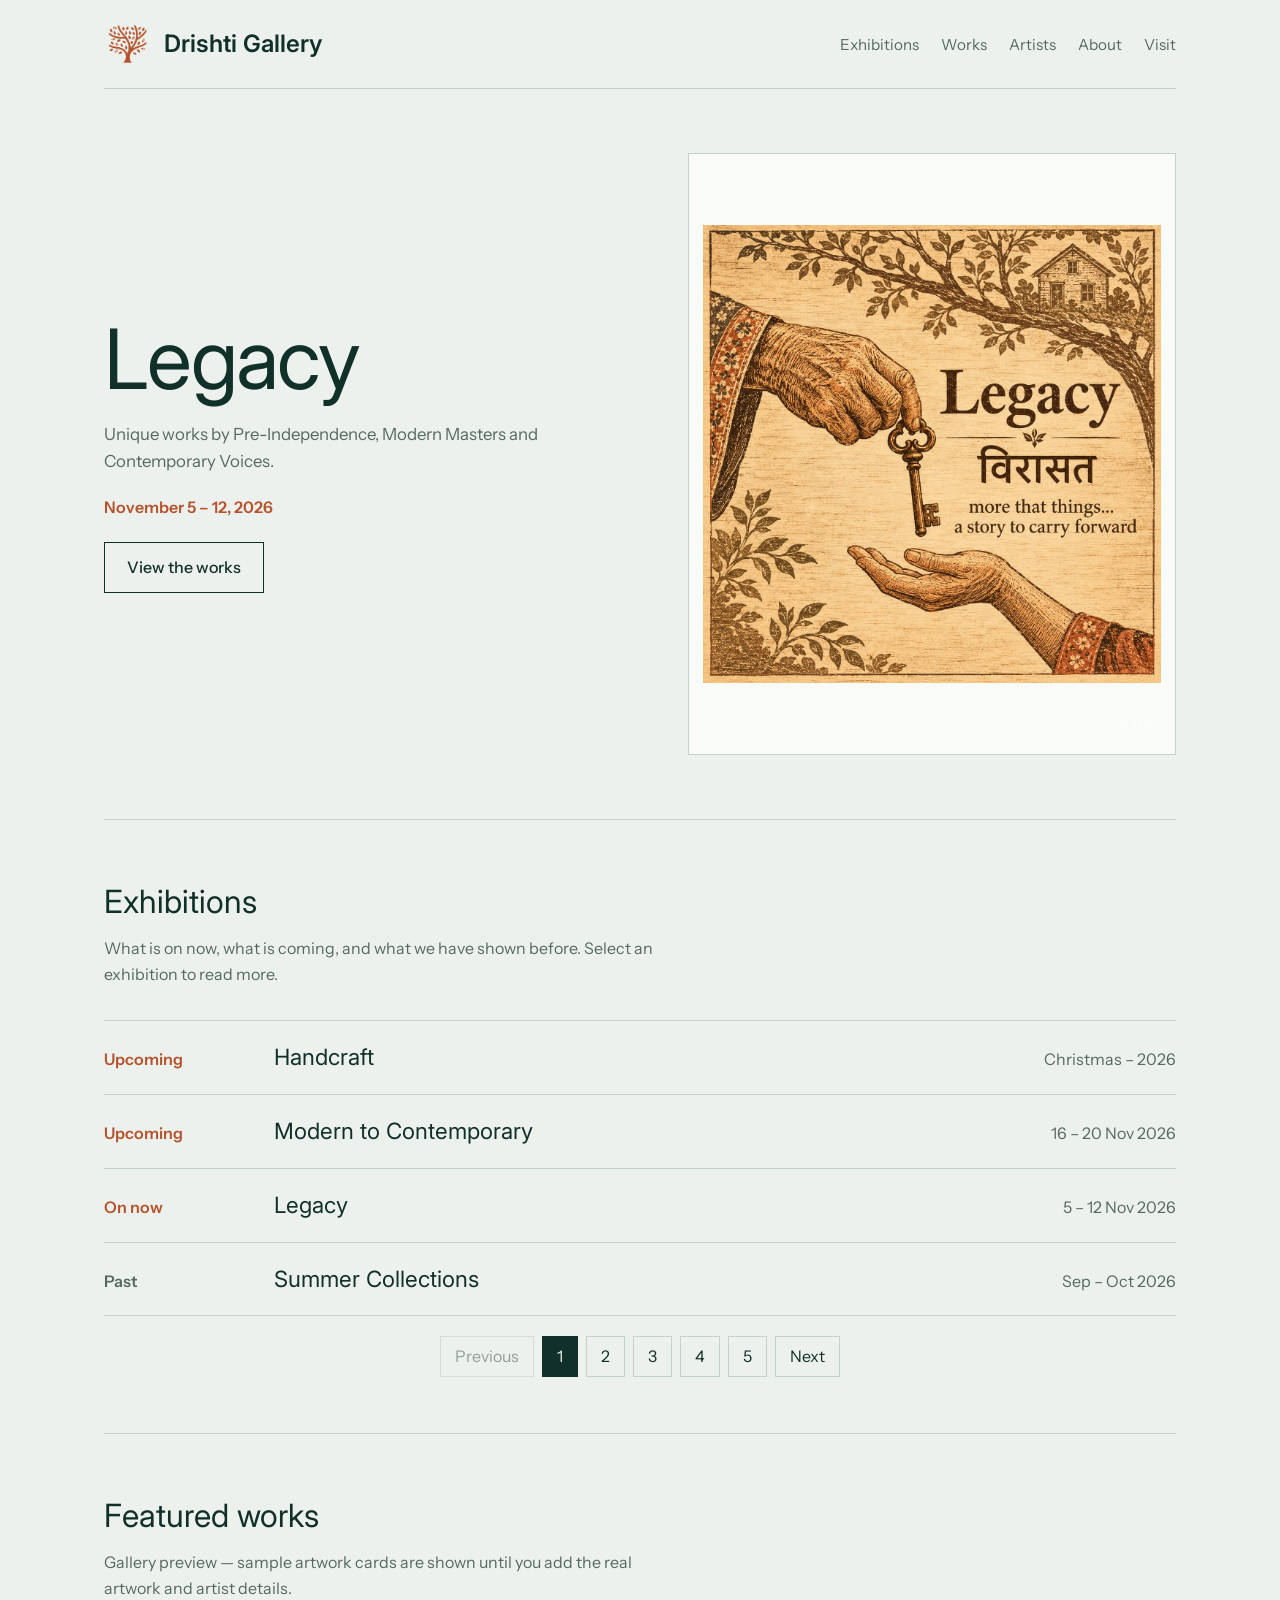
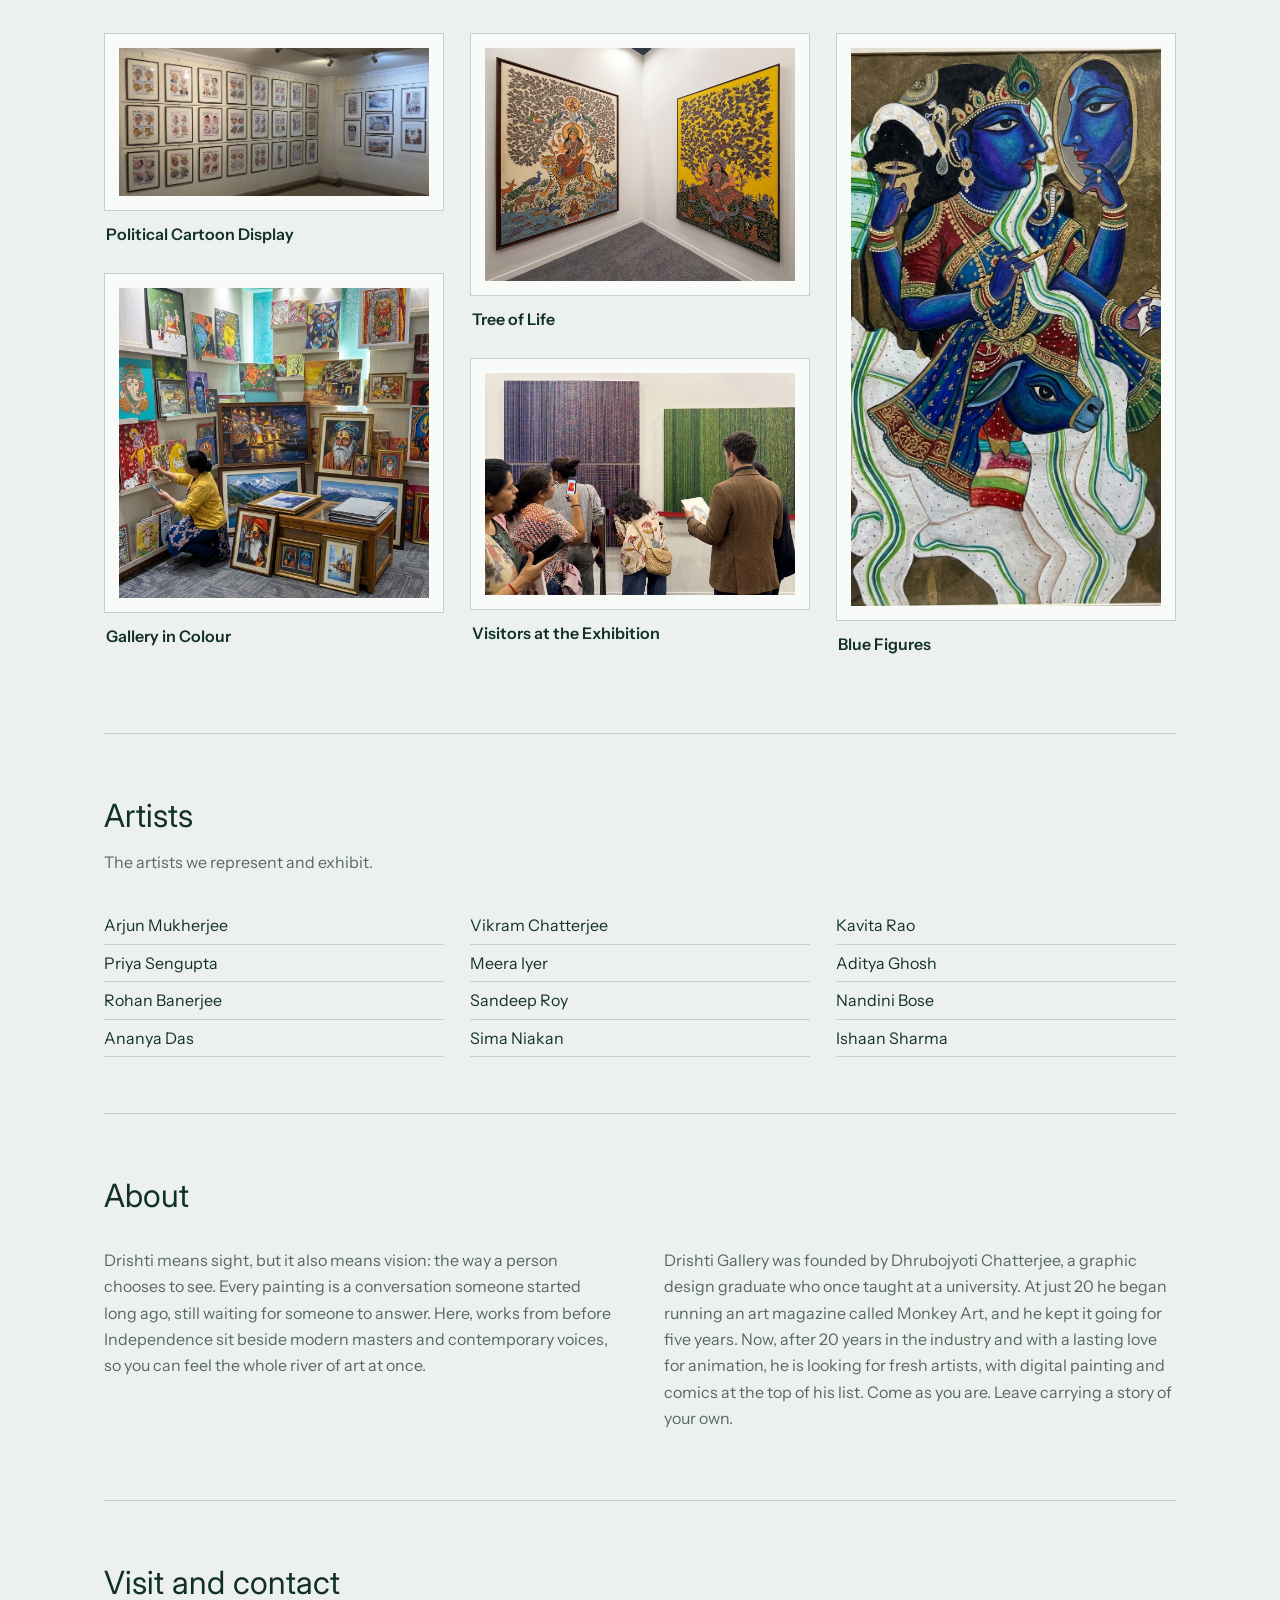
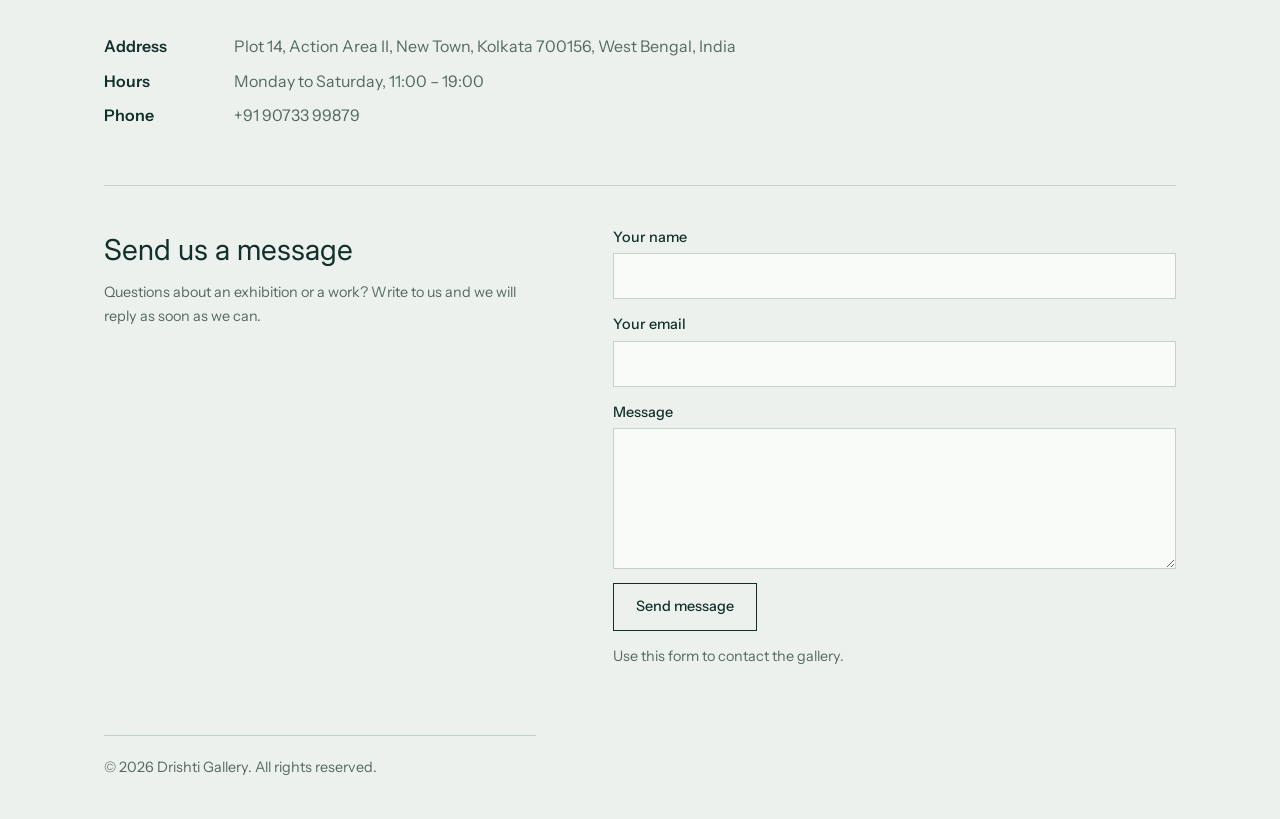
==== commit 8413f407: "Hide missing artist labels" ====
--- a/index.html
+++ b/index.html
@@ -169,11 +169,11 @@
   b.innerHTML='<div class="frame"><div class="art"></div></div><div class="cap"><b></b><span></span></div>';
   var a=b.querySelector(".art");a.style.aspectRatio=w.r;paint(a,w);
   b.querySelector("b").textContent=w.title;
-  b.querySelector("span").textContent=w.artist;
+  var artist=b.querySelector("span");if(w.artist&&w.artist.trim()!=="Artist not listed")artist.textContent=w.artist;else artist.remove();
   b.onclick=function(){
     var d=document.getElementById("dart");d.className="art";d.style.aspectRatio=w.r;paint(d,w);
     document.getElementById("dt").textContent=w.title;
-    document.getElementById("dm").textContent=w.artist+", "+w.d;
+    document.getElementById("dm").textContent=((w.artist||"").trim()&&w.artist.trim()!=="Artist not listed"?w.artist.trim()+", ":"")+w.d;
     dlg.showModal();
   };
   wall.appendChild(b);
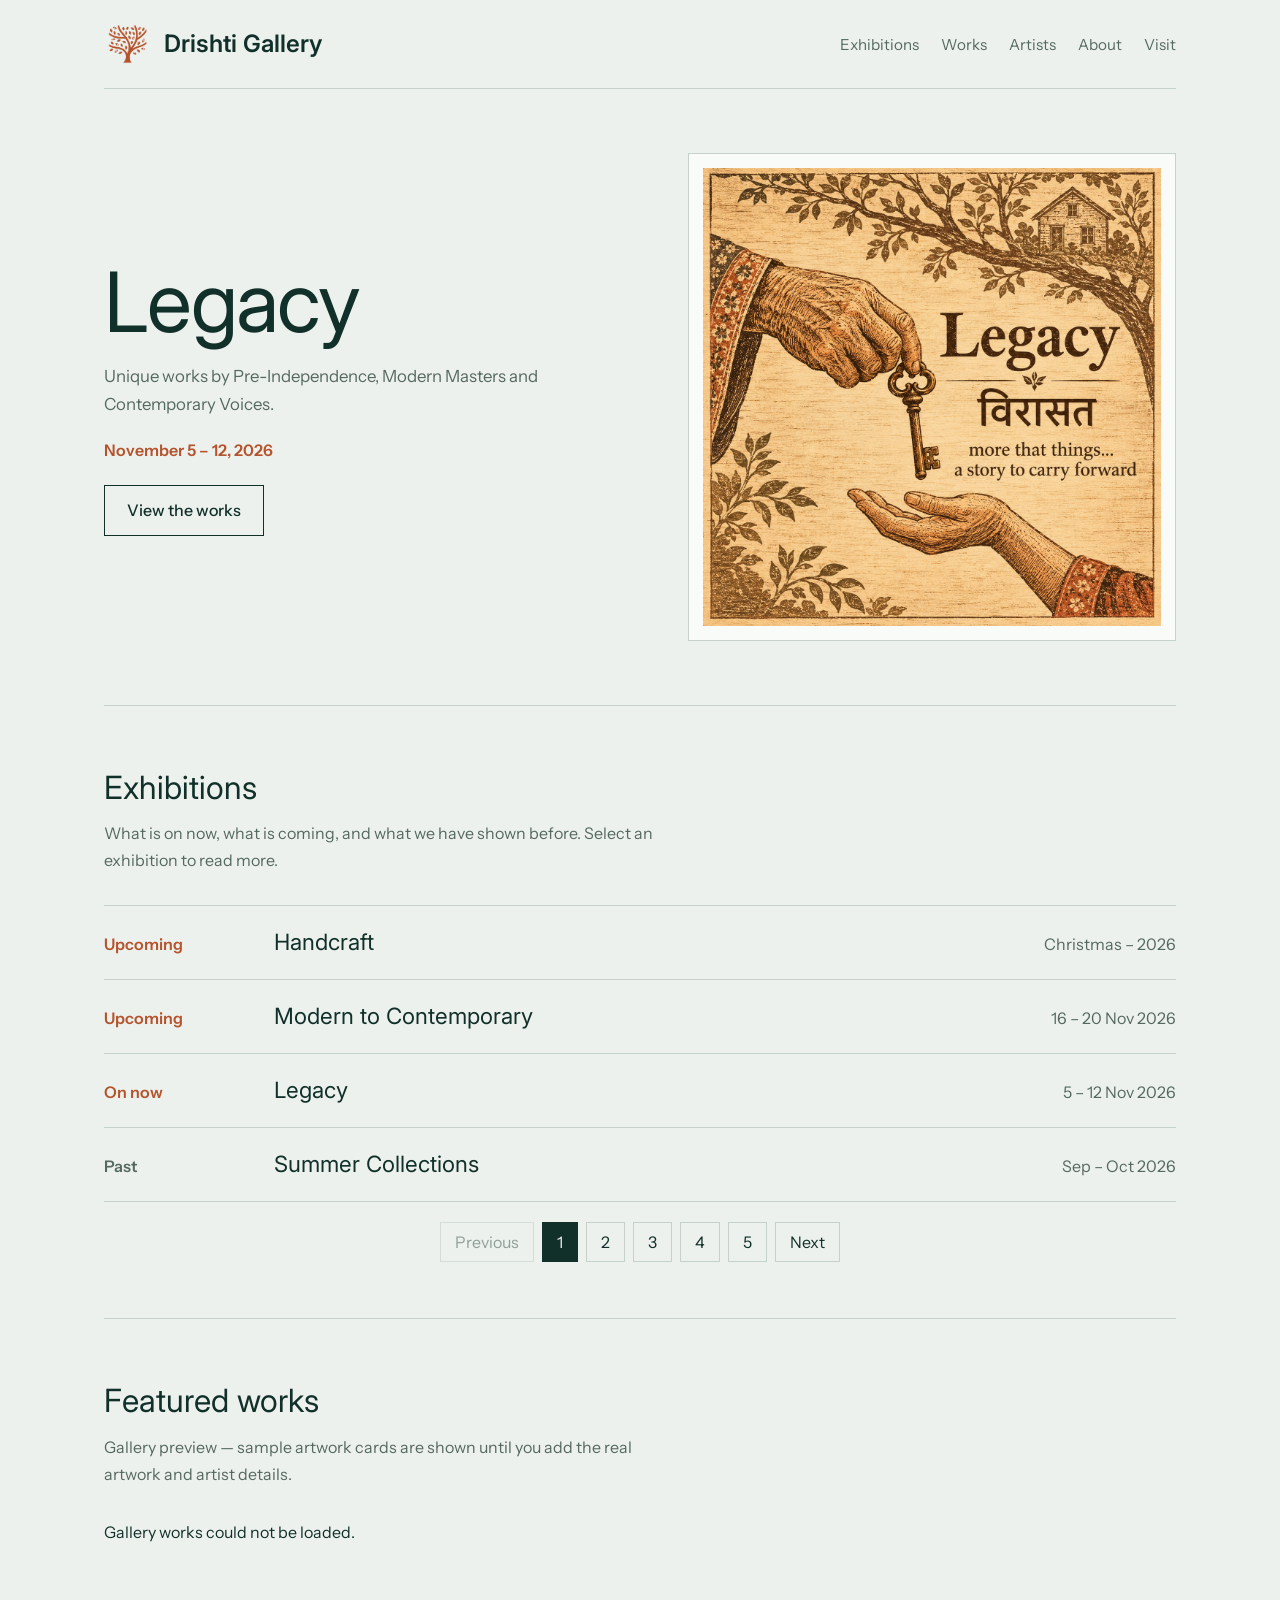
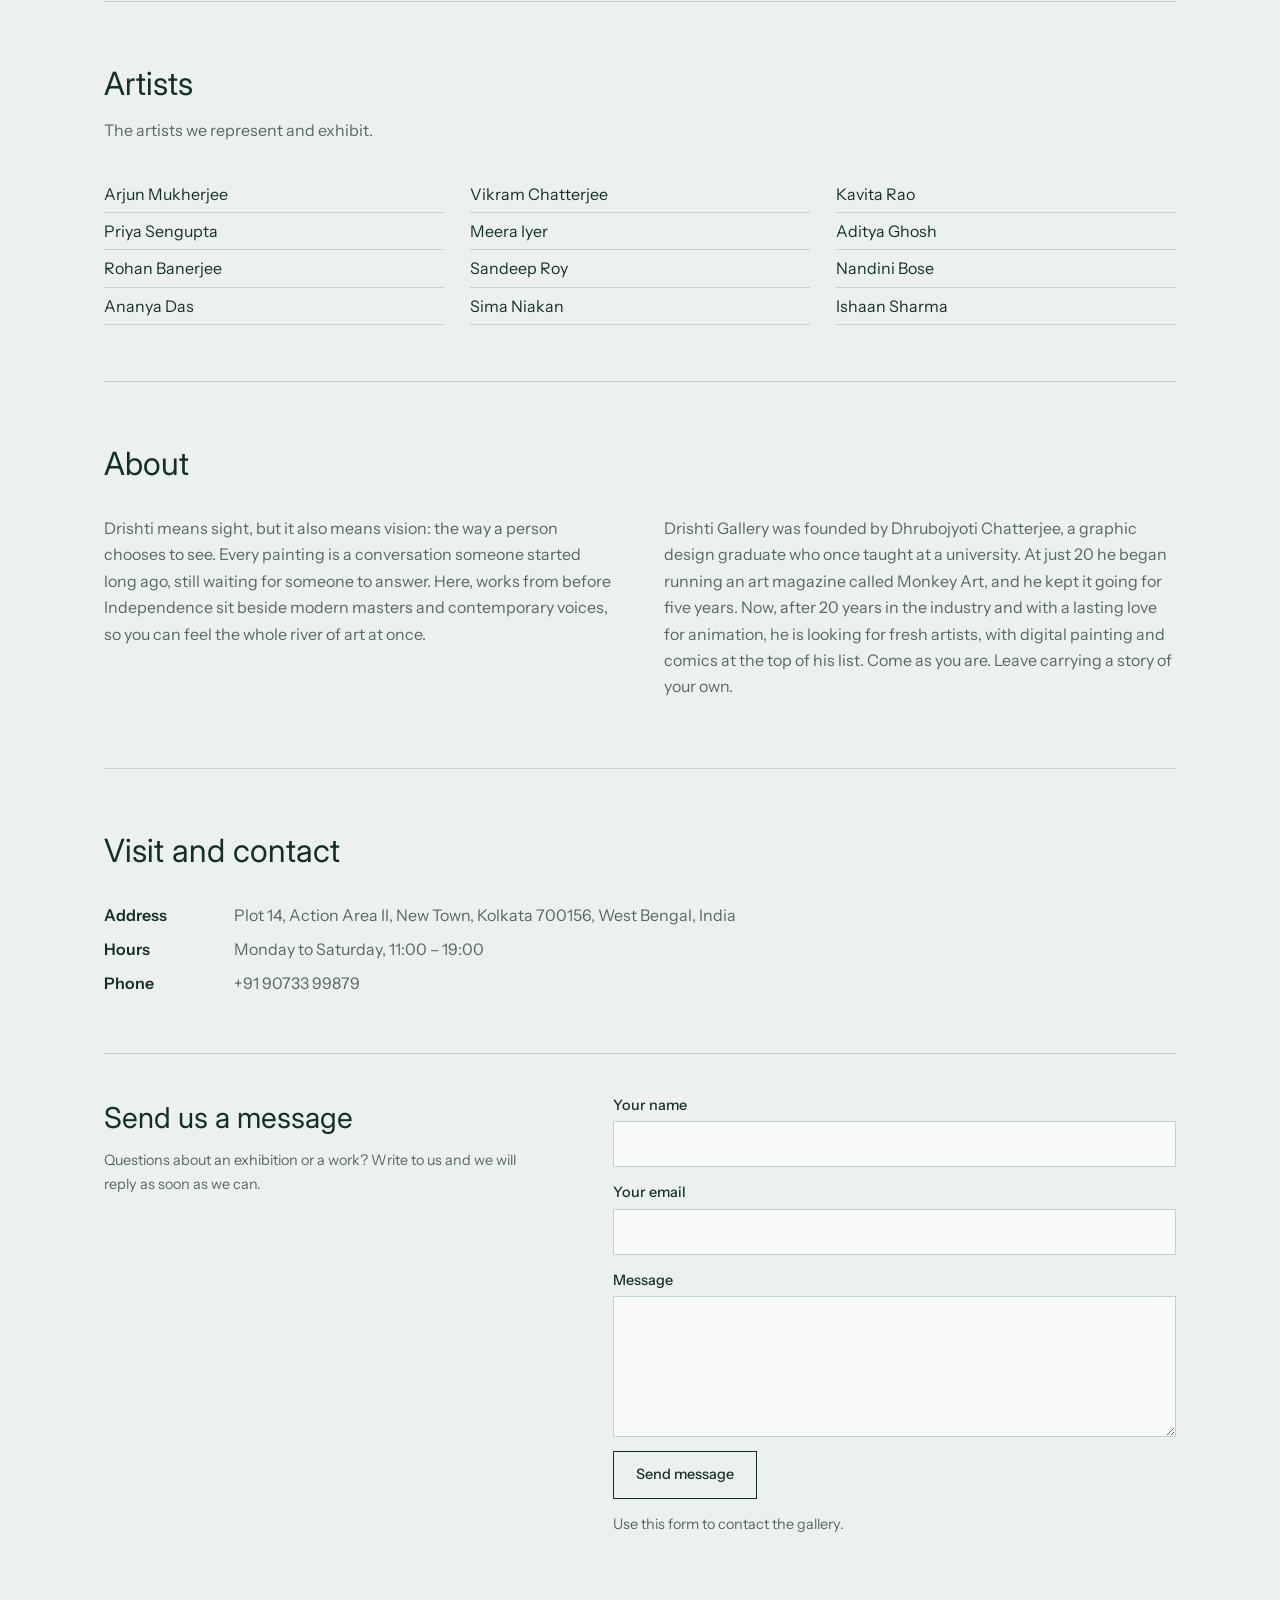
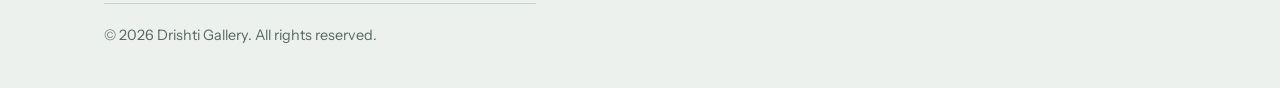
==== commit fb61e183: "Add files via upload" ====
--- a/index.html
+++ b/index.html
@@ -1,186 +1,187 @@
-<!DOCTYPE html>
-<html lang="en" dir="ltr">
-<head>
-<meta charset="utf-8">
-<meta name="viewport" content="width=device-width, initial-scale=1, viewport-fit=cover">
+<!DOCTYPE html>
+<html lang="en" dir="ltr">
+<head>
+<meta charset="utf-8">
+<meta name="viewport" content="width=device-width, initial-scale=1, viewport-fit=cover">
 <title>Drishti Gallery — Exhibitions and Artists</title>
-<link rel="icon" type="image/png" sizes="64x64" href="favicon.png?v=2">
-<link rel="stylesheet" href="style.css">
-</head>
-<body>
-<div class="wrap">
-  <header>
-    <div class="brand"><img src="drishti.png" alt="Drishti Gallery logo"><b>Drishti Gallery</b></div>
-    <nav><a href="#exhibitions">Exhibitions</a><a href="#works">Works</a><a href="#artists">Artists</a><a href="#about">About</a><a href="#visit">Visit</a></nav>
-  </header>
+<link rel="icon" type="image/png" sizes="64x64" href="favicon.png?v=2">
+<link rel="stylesheet" href="style.css">
+</head>
+<body>
+<div class="wrap">
+  <header>
+    <div class="brand"><img src="drishti.png" alt="Drishti Gallery logo"><b>Drishti Gallery</b></div>
+    <nav><a href="#exhibitions">Exhibitions</a><a href="#works">Works</a><a href="#artists">Artists</a><a href="#about">About</a><a href="#visit">Visit</a></nav>
+  </header>
+
+  <div class="hero">
+    <div>
+      <h1>Legacy</h1>
+      <p>Unique works by Pre-Independence, Modern Masters and Contemporary Voices.</p>
+      <div class="when">November 5 – 12, 2026</div>
+      <a class="btn" href="#works">View the works</a>
+    </div>
+    <div class="frame hero-frame"><img class="hero-image" id="heroart" src="legacy.png" alt="Legacy exhibition artwork"></div>
+  </div>
+
+  <section id="exhibitions">
+    <h2>Exhibitions</h2>
+    <p class="sub">What is on now, what is coming, and what we have shown before. Select an exhibition to read more.</p>
+    <div class="ex" data-image="Handcraft.png"><div class="st">Upcoming</div><h3>Handcraft</h3><span class="d">Christmas – 2026</span></div>
+    <div class="ex"><div class="st">Upcoming</div><h3>Modern to Contemporary</h3><span class="d">16 – 20 Nov 2026</span></div>
+    <div class="ex" data-image="legacy.png"><div class="st">On now</div><h3>Legacy</h3><span class="d">5 – 12 Nov 2026</span></div>
+    <div class="ex past" data-image="uploads/Summer Collection.png"><div class="st">Past</div><h3>Summer Collections</h3><span class="d">Sep – Oct 2026</span></div>
+    <div class="ex past" data-image="uploads/The Earthbound Divine.png"><div class="st">Past</div><h3>The Earthbound Divine</h3><span class="d">May – Jun 2025</span></div>
+    <div class="ex past" data-image="uploads/Monsoon Reverie.png"><div class="st">Past</div><h3>Monsoon Reverie</h3><span class="d">Jun 2025</span></div>
+    <div class="ex past" data-image="uploads/स्वर्णिम Swarnim.png"><div class="st">Past</div><h3>स्वर्णिम Swarnim</h3><span class="d">Apr 2025</span></div>
+    <div class="ex past" data-image="uploads/comic.png"><div class="st">Past</div><h3>Comics</h3><span class="d">Mar 2025</span></div>
+    <div class="ex past"><div class="st">Past</div><h3>Colours of the Delta</h3><span class="d">Dec 2024</span></div>
+    <div class="ex past"><div class="st">Past</div><h3>Echoes in Ink</h3><span class="d">Nov 2024</span></div>
+    <div class="ex past"><div class="st">Past</div><h3>The Quiet Hour</h3><span class="d">Oct 2024</span></div>
+    <div class="ex past" data-image="uploads/Fragments of Light.png"><div class="st">Past</div><h3>Fragments of Light</h3><span class="d">Sep 2024</span></div>
+    <div class="ex past"><div class="st">Past</div><h3>Pigments and Parables</h3><span class="d">Dec 2023</span></div>
+    <div class="ex past"><div class="st">Past</div><h3>Lines of Memory</h3><span class="d">Oct – Nov 2023</span></div>
+    <div class="ex past"><div class="st">Past</div><h3>Whispers in Terracotta</h3><span class="d">Aug 2023</span></div>
+    <div class="ex past"><div class="st">Past</div><h3>The Weaver’s Palette</h3><span class="d">Mar 2023</span></div>
+    <div class="ex past"><div class="st">Past</div><h3>Studio Dialogues</h3><span class="d">Dec 2022</span></div>
+    <div class="ex past"><div class="st">Past</div><h3>Rivers of Colour</h3><span class="d">Oct – Nov 2022</span></div>
+    <div class="ex past"><div class="st">Past</div><h3>Shadows and Gold</h3><span class="d">Jul 2022</span></div>
+    <div class="ex past"><div class="st">Past</div><h3>Canvas Chronicles</h3><span class="d">Mar 2022</span></div>
+    <p class="empty" id="empty" hidden>No exhibitions on this page yet.</p>
+    <div class="pager" id="pager" role="navigation" aria-label="Exhibition pages"></div>
+  </section>
+
+  <section id="works">
+    <h2>Featured works</h2>
+    <p class="sub">Gallery preview — sample artwork cards are shown until you add the real artwork and artist details.</p>
+    <div class="wall" id="wall"></div>
+  </section>
+
+  <section id="artists">
+    <h2>Artists</h2>
+    <p class="sub">The artists we represent and exhibit.</p>
+    <ul class="artists">
+      <li>Arjun Mukherjee</li><li>Priya Sengupta</li><li>Rohan Banerjee</li><li>Ananya Das</li>
+      <li>Vikram Chatterjee</li><li>Meera Iyer</li><li>Sandeep Roy</li><li>Sima Niakan</li>
+      <li>Kavita Rao</li><li>Aditya Ghosh</li><li>Nandini Bose</li><li>Ishaan Sharma</li>
+    </ul>
+  </section>
+
+  <section id="about">
+    <h2>About</h2>
+    <div class="two" style="margin-top:24px">
+      <p>Drishti means sight, but it also means vision: the way a person chooses to see. Every painting is a conversation someone started long ago, still waiting for someone to answer. Here, works from before Independence sit beside modern masters and contemporary voices, so you can feel the whole river of art at once.</p>
+      <p>Drishti Gallery was founded by Dhrubojyoti Chatterjee, a graphic design graduate who once taught at a university. At just 20 he began running an art magazine called Monkey Art, and he kept it going for five years. Now, after 20 years in the industry and with a lasting love for animation, he is looking for fresh artists, with digital painting and comics at the top of his list. Come as you are. Leave carrying a story of your own.</p>
+    </div>
+  </section>
+
+  <section id="visit">
+    <h2>Visit and contact</h2>
+    <dl style="margin-top:24px">
+      <dt>Address</dt><dd>Plot 14, Action Area II, New Town, Kolkata 700156, West Bengal, India</dd>
+      <dt>Hours</dt><dd>Monday to Saturday, 11:00 – 19:00</dd>
+      <dt>Phone</dt><dd>+91 90733 99879</dd>
+    </dl>
+  </section>
+
+  <footer id="contact">
+    <div class="msg">
+      <div>
+        <h2>Send us a message</h2>
+        <p>Questions about an exhibition or a work? Write to us and we will reply as soon as we can.</p>
+      </div>
+      <form id="msgform" action="https://formspree.io/f/xrpqzkjn" method="POST">
+        <input type="text" name="_gotcha" style="display:none">
+        <label>Your name<input id="mname" name="name" autocomplete="name" required></label>
+        <label>Your email<input id="memail" name="email" type="email" autocomplete="email" required></label>
+        <label>Message<textarea id="mtext" name="message" rows="5" required></textarea></label>
+        <button class="btn" type="submit">Send message</button>
+        <p class="email-fallback">Use this form to contact the gallery.</p>
+        <p id="mnote" role="status"></p>
+      </form>
+    </div>
+    <p class="copy">© 2026 Drishti Gallery. All rights reserved.</p>
+  </footer>
+</div>
+
+<dialog id="exdlg" aria-label="Exhibition details">
+  <button type="button" id="exclose" aria-label="Close">×</button>
+  <div class="art" id="exart" style="aspect-ratio:5/3" hidden></div>
+  <div class="meta"><p id="extag"></p><h3 id="extitle"></h3><p id="exdate"></p><p id="exdesc"></p></div>
+</dialog>
+
+<dialog id="dlg" aria-label="Artwork">
+  <button type="button" id="close" aria-label="Close">×</button>
+  <div class="art" id="dart"></div>
+  <div class="meta"><h3 id="dt"></h3><p id="dm"></p></div>
+</dialog>
+
+<script>
+// Gallery items are loaded from gallery.json.
+function paint(el,w){el.style.background=w.img?"url('"+w.img+"') center/cover":w.g;if(w.img)el.classList.add("has")}
+(function(){
+  var PER=4,rows=[].slice.call(document.querySelectorAll("#exhibitions .ex")),pg=document.getElementById("pager"),cur=1,n=Math.max(5,Math.ceil(rows.length/PER));
+  function btn(label,page,dis,on,aria){var b=document.createElement("button");b.type="button";b.textContent=label;b.disabled=dis;if(on)b.setAttribute("aria-current","page");if(aria)b.setAttribute("aria-label",aria);b.onclick=function(){cur=page;show()};return b}
+  function show(){
+    var s=(cur-1)*PER,e=s+PER,last=null;
+    rows.forEach(function(r,i){var v=i>=s&&i<e;r.hidden=!v;r.classList.remove("last");if(v)last=r});
+    if(last)last.classList.add("last");
+    document.getElementById("empty").hidden=s<rows.length;
+    pg.innerHTML="";
+    pg.appendChild(btn("Previous",cur-1,cur===1,false));
+    for(var p=1;p<=n;p++)pg.appendChild(btn(String(p),p,p===cur,p===cur,"Page "+p));
+    pg.appendChild(btn("Next",cur+1,cur===n,false));
+  }
+  show();
+})();
+(function(){
+  var T=[
+    {n:"Digital Comics",d:"Stories told panel by panel on screen. This exhibition follows how artists build characters, pace a page, and use colour and lettering to carry a reader from one frame to the next.",s:'<svg xmlns="http://www.w3.org/2000/svg" viewBox="0 0 600 360"><rect width="600" height="360" fill="#2d3fd3"/><rect x="30" y="30" width="250" height="150" fill="#f9faf8"/><rect x="300" y="30" width="270" height="70" fill="#f9faf8"/><rect x="300" y="115" width="270" height="65" fill="#ffd166"/><rect x="30" y="195" width="540" height="135" fill="#f9faf8"/><ellipse cx="150" cy="95" rx="70" ry="38" fill="#2d3fd3"/><path d="M120 125l-14 28 40-20z" fill="#2d3fd3"/><circle cx="440" cy="262" r="46" fill="#ef476f"/></svg>'},
+    {n:"Digital Painting",d:"Painting without a canvas. Layers, light and texture are built with a pen and a tablet, and the works show how classic ideas of colour and composition live on in a new medium.",s:'<svg xmlns="http://www.w3.org/2000/svg" viewBox="0 0 600 360"><defs><linearGradient id="g" x1="0" y1="0" x2="1" y2="1"><stop offset="0" stop-color="#1f6f5c"/><stop offset="1" stop-color="#a8d5c2"/></linearGradient></defs><rect width="600" height="360" fill="url(#g)"/><circle cx="460" cy="90" r="50" fill="#f7e3a1"/><path d="M-10 250C120 170 220 330 330 240S520 170 620 230V380H-10Z" fill="#e0a526" opacity=".85"/><path d="M-10 300C140 240 250 360 380 290S540 260 620 300V380H-10Z" fill="#c8553d" opacity=".9"/></svg>'},
+    {n:"Illustration",d:"Images that tell a story or hold an idea. From book covers to editorial drawings, this exhibition looks at how a single picture can say what pages of text cannot.",s:'<svg xmlns="http://www.w3.org/2000/svg" viewBox="0 0 600 360"><rect width="600" height="360" fill="#f2c9a0"/><circle cx="130" cy="110" r="46" fill="#6b3fa0"/><circle cx="480" cy="250" r="56" fill="#ef476f" opacity=".85"/><path d="M300 330C220 250 220 120 300 40C380 120 380 250 300 330Z" fill="#1f6f5c"/><path d="M300 330V70" stroke="#f9faf8" stroke-width="6" fill="none"/></svg>'}
+  ];
+  var dlg=document.getElementById("exdlg"),art=document.getElementById("exart");
+  [].slice.call(document.querySelectorAll("#exhibitions .ex")).forEach(function(r,i){
+    var t=T[i%3];
+    r.tabIndex=0;r.setAttribute("role","button");
+    function open(){
+      var title=r.querySelector("h3").textContent;
+      var image=r.getAttribute("data-image");
+      art.hidden=!image;
+      art.style.background=image?'url("'+encodeURI(image)+'") center/contain no-repeat':"none";
+      art.classList.toggle("has",Boolean(image));
+      art.classList.toggle("exhibition-poster",image==="legacy.png"||image==="Handcraft.png");
+      document.getElementById("extag").textContent=t.n;
+      document.getElementById("extitle").textContent=r.querySelector("h3").textContent;
+      document.getElementById("exdate").textContent=r.querySelector(".st").textContent+" · "+r.querySelector(".d").textContent;
+      document.getElementById("exdesc").textContent=t.d;
+      dlg.showModal();
+    }
+    r.addEventListener("click",open);
+    r.addEventListener("keydown",function(e){if(e.key==="Enter"||e.key===" "){e.preventDefault();open()}});
+  });
+  document.getElementById("exclose").onclick=function(){dlg.close()};
+  dlg.addEventListener("click",function(e){if(e.target===dlg)dlg.close()});
+})();
 
-  <div class="hero">
-    <div>
-      <h1>Legacy</h1>
-      <p>Unique works by Pre-Independence, Modern Masters and Contemporary Voices.</p>
-      <div class="when">November 5 – 12, 2026</div>
-      <a class="btn" href="#works">View the works</a>
-    </div>
-    <div class="frame"><div class="art" id="heroart" style="aspect-ratio:4/5"></div></div>
-  </div>
-
-  <section id="exhibitions">
-    <h2>Exhibitions</h2>
-    <p class="sub">What is on now, what is coming, and what we have shown before. Select an exhibition to read more.</p>
-    <div class="ex"><div class="st">Upcoming</div><h3>Handcraft</h3><span class="d">Christmas – 2026</span></div>
-    <div class="ex"><div class="st">Upcoming</div><h3>Modern to Contemporary</h3><span class="d">16 – 20 Nov 2026</span></div>
-    <div class="ex"><div class="st">On now</div><h3>Legacy</h3><span class="d">5 – 12 Nov 2026</span></div>
-    <div class="ex past"><div class="st">Past</div><h3>Summer Collections</h3><span class="d">Sep – Oct 2026</span></div>
-    <div class="ex past"><div class="st">Past</div><h3>The Earthbound Divine</h3><span class="d">May – Jun 2025</span></div>
-    <div class="ex past"><div class="st">Past</div><h3>Monsoon Reverie</h3><span class="d">Jun 2025</span></div>
-    <div class="ex past"><div class="st">Past</div><h3>स्वर्णिम Swarnim</h3><span class="d">Apr 2025</span></div>
-    <div class="ex past"><div class="st">Past</div><h3>Comics</h3><span class="d">Mar 2025</span></div>
-    <div class="ex past"><div class="st">Past</div><h3>Colours of the Delta</h3><span class="d">Dec 2024</span></div>
-    <div class="ex past"><div class="st">Past</div><h3>Echoes in Ink</h3><span class="d">Nov 2024</span></div>
-    <div class="ex past"><div class="st">Past</div><h3>The Quiet Hour</h3><span class="d">Oct 2024</span></div>
-    <div class="ex past"><div class="st">Past</div><h3>Fragments of Light</h3><span class="d">Sep 2024</span></div>
-    <div class="ex past"><div class="st">Past</div><h3>Pigments and Parables</h3><span class="d">Dec 2023</span></div>
-    <div class="ex past"><div class="st">Past</div><h3>Lines of Memory</h3><span class="d">Oct – Nov 2023</span></div>
-    <div class="ex past"><div class="st">Past</div><h3>Whispers in Terracotta</h3><span class="d">Aug 2023</span></div>
-    <div class="ex past"><div class="st">Past</div><h3>The Weaver’s Palette</h3><span class="d">Mar 2023</span></div>
-    <div class="ex past"><div class="st">Past</div><h3>Studio Dialogues</h3><span class="d">Dec 2022</span></div>
-    <div class="ex past"><div class="st">Past</div><h3>Rivers of Colour</h3><span class="d">Oct – Nov 2022</span></div>
-    <div class="ex past"><div class="st">Past</div><h3>Shadows and Gold</h3><span class="d">Jul 2022</span></div>
-    <div class="ex past"><div class="st">Past</div><h3>Canvas Chronicles</h3><span class="d">Mar 2022</span></div>
-    <p class="empty" id="empty" hidden>No exhibitions on this page yet.</p>
-    <div class="pager" id="pager" role="navigation" aria-label="Exhibition pages"></div>
-  </section>
-
-  <section id="works">
-    <h2>Featured works</h2>
-    <p class="sub">Gallery preview — sample artwork cards are shown until you add the real artwork and artist details.</p>
-    <div class="wall" id="wall"></div>
-  </section>
-
-  <section id="artists">
-    <h2>Artists</h2>
-    <p class="sub">The artists we represent and exhibit.</p>
-    <ul class="artists">
-      <li>Arjun Mukherjee</li><li>Priya Sengupta</li><li>Rohan Banerjee</li><li>Ananya Das</li>
-      <li>Vikram Chatterjee</li><li>Meera Iyer</li><li>Sandeep Roy</li><li>Sima Niakan</li>
-      <li>Kavita Rao</li><li>Aditya Ghosh</li><li>Nandini Bose</li><li>Ishaan Sharma</li>
-    </ul>
-  </section>
-
-  <section id="about">
-    <h2>About</h2>
-    <div class="two" style="margin-top:24px">
-      <p>Drishti means sight, but it also means vision: the way a person chooses to see. Every painting is a conversation someone started long ago, still waiting for someone to answer. Here, works from before Independence sit beside modern masters and contemporary voices, so you can feel the whole river of art at once.</p>
-      <p>Drishti Gallery was founded by Dhrubojyoti Chatterjee, a graphic design graduate who once taught at a university. At just 20 he began running an art magazine called Monkey Art, and he kept it going for five years. Now, after 20 years in the industry and with a lasting love for animation, he is looking for fresh artists, with digital painting and comics at the top of his list. Come as you are. Leave carrying a story of your own.</p>
-    </div>
-  </section>
-
-  <section id="visit">
-    <h2>Visit and contact</h2>
-    <dl style="margin-top:24px">
-      <dt>Address</dt><dd>Plot 14, Action Area II, New Town, Kolkata 700156, West Bengal, India</dd>
-      <dt>Hours</dt><dd>Monday to Saturday, 11:00 – 19:00</dd>
-      <dt>Phone</dt><dd>+91 90733 99879</dd>
-    </dl>
-  </section>
-
-  <footer id="contact">
-    <div class="msg">
-      <div>
-        <h2>Send us a message</h2>
-        <p>Questions about an exhibition or a work? Write to us and we will reply as soon as we can.</p>
-      </div>
-      <form id="msgform" action="https://formspree.io/f/xrpqzkjn" method="POST">
-        <input type="text" name="_gotcha" style="display:none">
-        <label>Your name<input id="mname" name="name" autocomplete="name" required></label>
-        <label>Your email<input id="memail" name="email" type="email" autocomplete="email" required></label>
-        <label>Message<textarea id="mtext" name="message" rows="5" required></textarea></label>
-        <button class="btn" type="submit">Send message</button>
-        <p class="email-fallback">Use this form to contact the gallery.</p>
-        <p id="mnote" role="status"></p>
-      </form>
-    </div>
-    <p class="copy">© 2026 Drishti Gallery. All rights reserved.</p>
-  </footer>
-</div>
-
-<dialog id="exdlg" aria-label="Exhibition details">
-  <button type="button" id="exclose" aria-label="Close">×</button>
-  <div class="art" id="exart" style="aspect-ratio:5/3"></div>
-  <div class="meta"><p id="extag"></p><h3 id="extitle"></h3><p id="exdate"></p><p id="exdesc"></p></div>
-</dialog>
-
-<dialog id="dlg" aria-label="Artwork">
-  <button type="button" id="close" aria-label="Close">×</button>
-  <div class="art" id="dart"></div>
-  <div class="meta"><h3 id="dt"></h3><p id="dm"></p></div>
-</dialog>
-
-<script>
-// Gallery items are loaded from gallery.json.
-function paint(el,w){el.style.background=w.img?"url('"+w.img+"') center/cover":w.g;if(w.img)el.classList.add("has")}
-(function(){
-  var PER=4,rows=[].slice.call(document.querySelectorAll("#exhibitions .ex")),pg=document.getElementById("pager"),cur=1,n=Math.max(5,Math.ceil(rows.length/PER));
-  function btn(label,page,dis,on,aria){var b=document.createElement("button");b.type="button";b.textContent=label;b.disabled=dis;if(on)b.setAttribute("aria-current","page");if(aria)b.setAttribute("aria-label",aria);b.onclick=function(){cur=page;show()};return b}
-  function show(){
-    var s=(cur-1)*PER,e=s+PER,last=null;
-    rows.forEach(function(r,i){var v=i>=s&&i<e;r.hidden=!v;r.classList.remove("last");if(v)last=r});
-    if(last)last.classList.add("last");
-    document.getElementById("empty").hidden=s<rows.length;
-    pg.innerHTML="";
-    pg.appendChild(btn("Previous",cur-1,cur===1,false));
-    for(var p=1;p<=n;p++)pg.appendChild(btn(String(p),p,p===cur,p===cur,"Page "+p));
-    pg.appendChild(btn("Next",cur+1,cur===n,false));
-  }
-  show();
-})();
-(function(){
-  var T=[
-    {n:"Digital Comics",d:"Stories told panel by panel on screen. This exhibition follows how artists build characters, pace a page, and use colour and lettering to carry a reader from one frame to the next.",s:'<svg xmlns="http://www.w3.org/2000/svg" viewBox="0 0 600 360"><rect width="600" height="360" fill="#2d3fd3"/><rect x="30" y="30" width="250" height="150" fill="#f9faf8"/><rect x="300" y="30" width="270" height="70" fill="#f9faf8"/><rect x="300" y="115" width="270" height="65" fill="#ffd166"/><rect x="30" y="195" width="540" height="135" fill="#f9faf8"/><ellipse cx="150" cy="95" rx="70" ry="38" fill="#2d3fd3"/><path d="M120 125l-14 28 40-20z" fill="#2d3fd3"/><circle cx="440" cy="262" r="46" fill="#ef476f"/></svg>'},
-    {n:"Digital Painting",d:"Painting without a canvas. Layers, light and texture are built with a pen and a tablet, and the works show how classic ideas of colour and composition live on in a new medium.",s:'<svg xmlns="http://www.w3.org/2000/svg" viewBox="0 0 600 360"><defs><linearGradient id="g" x1="0" y1="0" x2="1" y2="1"><stop offset="0" stop-color="#1f6f5c"/><stop offset="1" stop-color="#a8d5c2"/></linearGradient></defs><rect width="600" height="360" fill="url(#g)"/><circle cx="460" cy="90" r="50" fill="#f7e3a1"/><path d="M-10 250C120 170 220 330 330 240S520 170 620 230V380H-10Z" fill="#e0a526" opacity=".85"/><path d="M-10 300C140 240 250 360 380 290S540 260 620 300V380H-10Z" fill="#c8553d" opacity=".9"/></svg>'},
-    {n:"Illustration",d:"Images that tell a story or hold an idea. From book covers to editorial drawings, this exhibition looks at how a single picture can say what pages of text cannot.",s:'<svg xmlns="http://www.w3.org/2000/svg" viewBox="0 0 600 360"><rect width="600" height="360" fill="#f2c9a0"/><circle cx="130" cy="110" r="46" fill="#6b3fa0"/><circle cx="480" cy="250" r="56" fill="#ef476f" opacity=".85"/><path d="M300 330C220 250 220 120 300 40C380 120 380 250 300 330Z" fill="#1f6f5c"/><path d="M300 330V70" stroke="#f9faf8" stroke-width="6" fill="none"/></svg>'}
-  ];
-  var dlg=document.getElementById("exdlg"),art=document.getElementById("exart");
-  [].slice.call(document.querySelectorAll("#exhibitions .ex")).forEach(function(r,i){
-    var t=T[i%3];
-    r.tabIndex=0;r.setAttribute("role","button");
-    function open(){
-      var title=r.querySelector("h3").textContent;
-      var isLegacy=/^legacy$/i.test(title), isHandcraft=/^handcraft$/i.test(title);
-      art.style.background=isLegacy?'url("legacy.png") center/contain no-repeat':isHandcraft?'url("handcraft.png") center/contain no-repeat':"url('data:image/svg+xml,"+encodeURIComponent(t.s)+"') center/cover";
-      art.classList.toggle("exhibition-poster",isLegacy||isHandcraft);
-      document.getElementById("extag").textContent=t.n;
-      document.getElementById("extitle").textContent=r.querySelector("h3").textContent;
-      document.getElementById("exdate").textContent=r.querySelector(".st").textContent+" · "+r.querySelector(".d").textContent;
-      document.getElementById("exdesc").textContent=t.d;
-      dlg.showModal();
-    }
-    r.addEventListener("click",open);
-    r.addEventListener("keydown",function(e){if(e.key==="Enter"||e.key===" "){e.preventDefault();open()}});
-  });
-  document.getElementById("exclose").onclick=function(){dlg.close()};
-  dlg.addEventListener("click",function(e){if(e.target===dlg)dlg.close()});
-})();
-
-var heroArt=document.getElementById("heroart");heroArt.style.background="url('legacy.png') center/contain no-repeat";heroArt.classList.add("exhibition-poster");
-var wall=document.getElementById("wall"),dlg=document.getElementById("dlg");
-fetch("gallery.json?v=5").then(function(r){if(!r.ok)throw new Error("Gallery data not found");return r.json()}).then(function(data){var WORKS=Array.isArray(data)?data:data.works;WORKS.forEach(function(w){
-  var b=document.createElement("button");b.type="button";b.className="work";
-  b.innerHTML='<div class="frame"><div class="art"></div></div><div class="cap"><b></b><span></span></div>';
-  var a=b.querySelector(".art");a.style.aspectRatio=w.r;paint(a,w);
-  b.querySelector("b").textContent=w.title;
-  var artist=b.querySelector("span");if(w.artist&&w.artist.trim()!=="Artist not listed")artist.textContent=w.artist;else artist.remove();
-  b.onclick=function(){
-    var d=document.getElementById("dart");d.className="art";d.style.aspectRatio=w.r;paint(d,w);
-    document.getElementById("dt").textContent=w.title;
-    document.getElementById("dm").textContent=((w.artist||"").trim()&&w.artist.trim()!=="Artist not listed"?w.artist.trim()+", ":"")+w.d;
-    dlg.showModal();
-  };
+var wall=document.getElementById("wall"),dlg=document.getElementById("dlg");
+fetch("gallery.json").then(function(r){if(!r.ok)throw new Error("Gallery data not found");return r.json()}).then(function(WORKS){WORKS.forEach(function(w){
+  var b=document.createElement("button");b.type="button";b.className="work";
+  b.innerHTML='<div class="frame"><div class="art"></div></div><div class="cap"><b></b><span></span></div>';
+  var a=b.querySelector(".art");a.style.aspectRatio=w.r;paint(a,w);
+  b.querySelector("b").textContent=w.title;
+  b.querySelector("span").textContent=w.artist;
+  b.onclick=function(){
+    var d=document.getElementById("dart");d.className="art";d.style.aspectRatio=w.r;paint(d,w);
+    document.getElementById("dt").textContent=w.title;
+    document.getElementById("dm").textContent=w.artist+", "+w.d;
+    dlg.showModal();
+  };
   wall.appendChild(b);
 });
 }).catch(function(){wall.textContent="Gallery works could not be loaded.";});
-document.getElementById("close").onclick=function(){dlg.close()};
-dlg.addEventListener("click",function(e){if(e.target===dlg)dlg.close()});
-</script>
-</body>
-</html>
+document.getElementById("close").onclick=function(){dlg.close()};
+dlg.addEventListener("click",function(e){if(e.target===dlg)dlg.close()});
+</script>
+</body>
+</html>
--- a/style.css
+++ b/style.css
@@ -76,6 +76,8 @@
 /* ---------- Frames and artwork ---------- */
 .frame { background: var(--mat); padding: 14px; border: 1px solid var(--line); }
 .art { width: 100%; background-size: cover; background-position: center; position: relative; }
+.hero-frame { min-width: 0; }
+.hero-image { display: block; width: 100%; height: auto; object-fit: contain; }
 .art::after { content: "Your image here"; position: absolute; right: 8px; bottom: 8px; font-size: .7rem; color: #fff; opacity: .8; }
 .art.has::after { display: none; }
 .art.exhibition-poster { background-color: var(--mat); }
@@ -144,6 +146,7 @@
 dialog { border: 0; padding: 0; background: var(--mat); color: var(--ink); max-width: min(92vw, 820px); width: 100%; box-shadow: 0 20px 60px rgba(0, 0, 0, .35); }
 dialog::backdrop { background: rgba(8, 12, 11, .72); }
 dialog .art { max-height: 70vh; min-height: 280px; }
+dialog .art[hidden] { display: none; }
 dialog .meta { padding: 18px 22px 22px; }
 dialog h3 { font-size: 1.6rem; }
 dialog p { margin: 6px 0 0; color: var(--mute); }
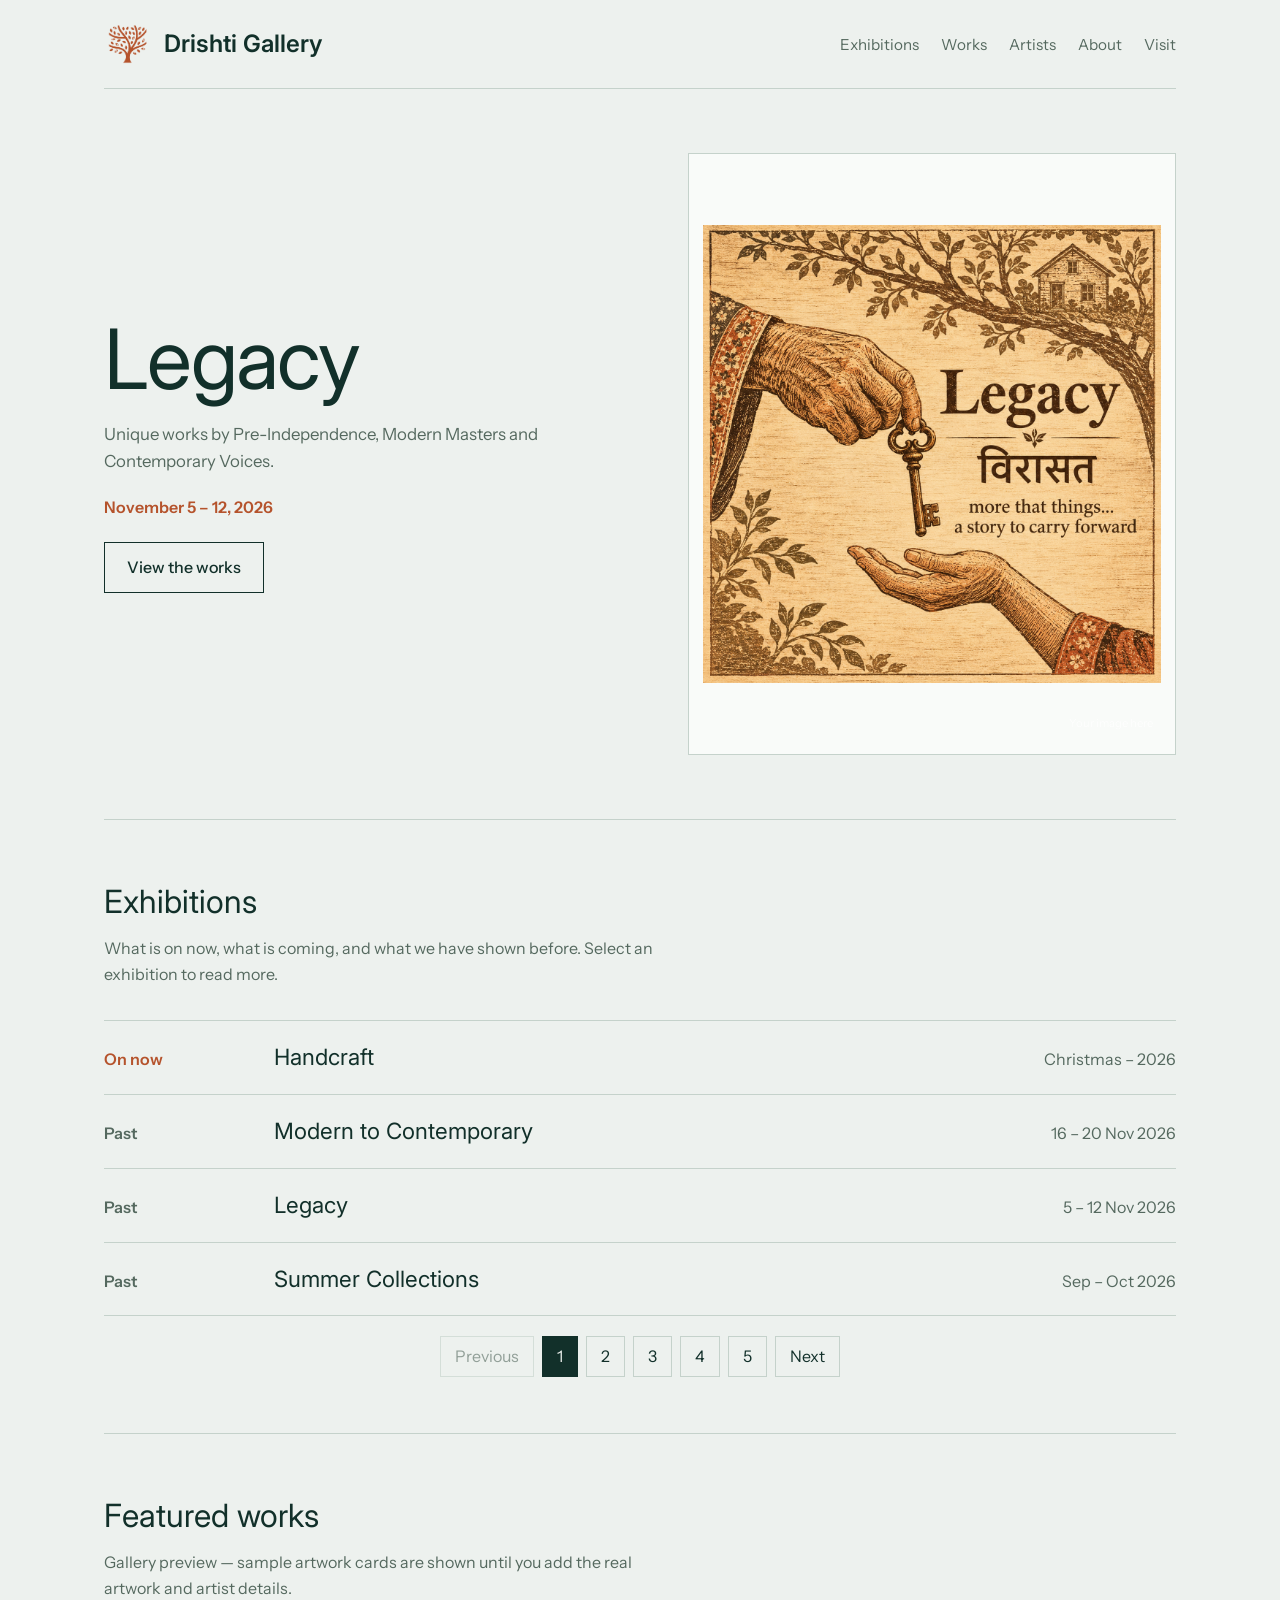
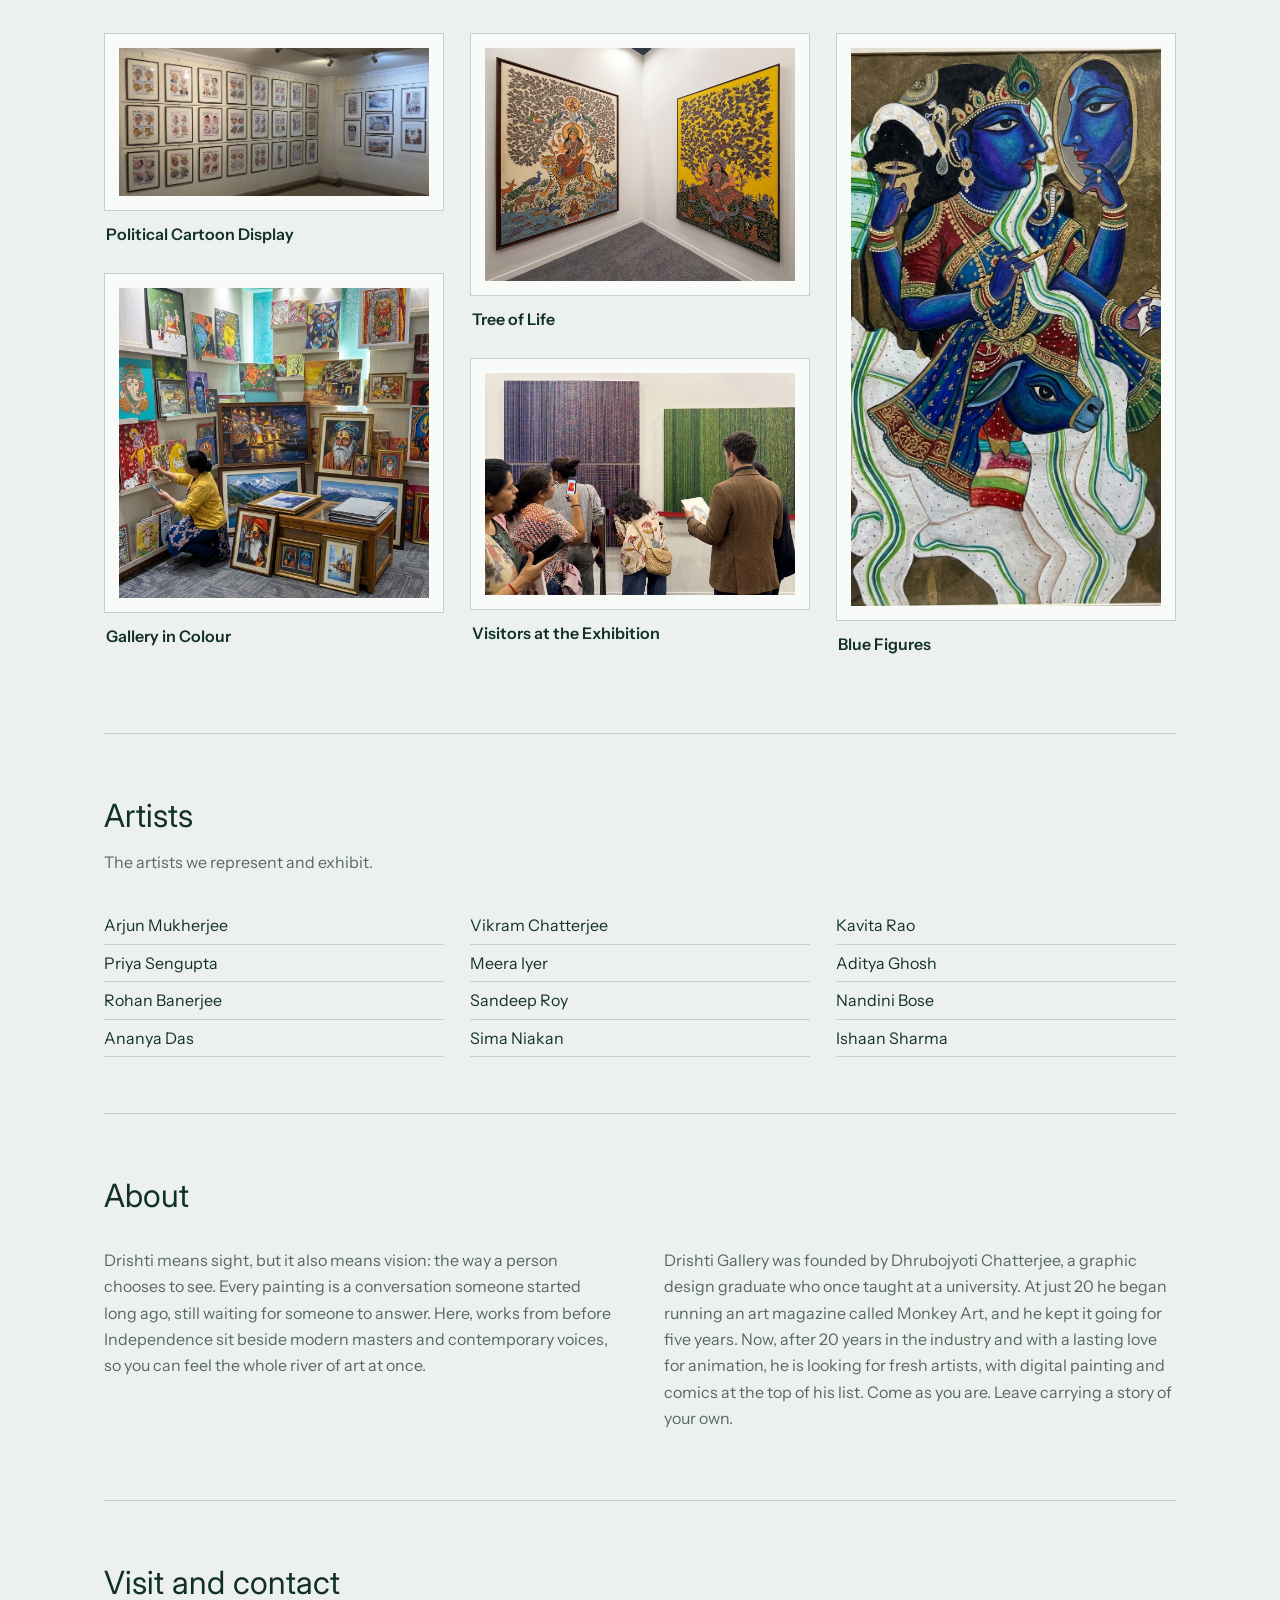
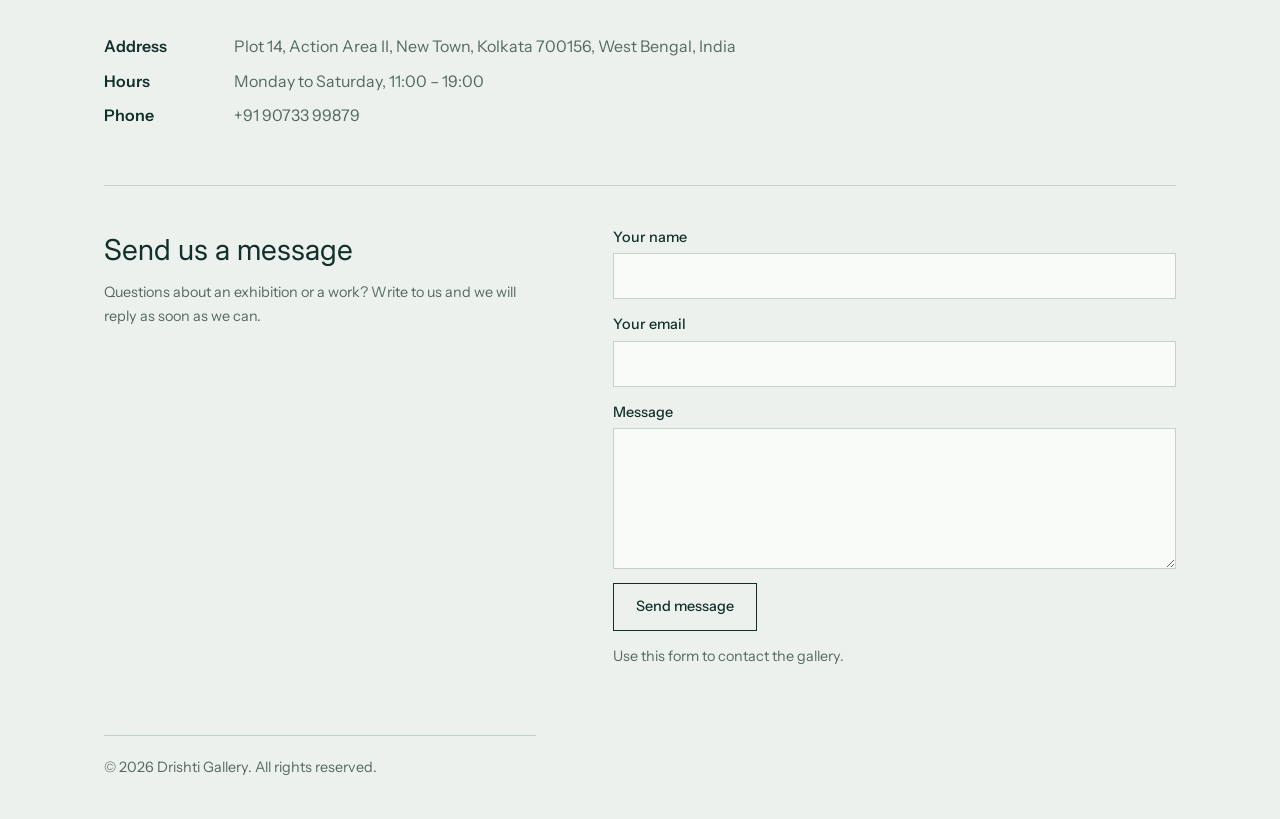
==== commit c89400ab: "Add files via upload" ====
--- a/index.html
+++ b/index.html
@@ -3,7 +3,7 @@
 <head>
 <meta charset="utf-8">
 <meta name="viewport" content="width=device-width, initial-scale=1, viewport-fit=cover">
-<title>Drishti Gallery — Exhibitions and Artists</title>
+<title>Drishti Gallery — Exhibitions and Artists</title>
 <link rel="icon" type="image/png" sizes="64x64" href="favicon.png?v=2">
 <link rel="stylesheet" href="style.css">
 </head>
@@ -21,32 +21,32 @@
       <div class="when">November 5 – 12, 2026</div>
       <a class="btn" href="#works">View the works</a>
     </div>
-    <div class="frame hero-frame"><img class="hero-image" id="heroart" src="legacy.png" alt="Legacy exhibition artwork"></div>
+    <div class="frame"><div class="art" id="heroart" style="aspect-ratio:4/5"></div></div>
   </div>
 
   <section id="exhibitions">
     <h2>Exhibitions</h2>
     <p class="sub">What is on now, what is coming, and what we have shown before. Select an exhibition to read more.</p>
-    <div class="ex" data-image="Handcraft.png"><div class="st">Upcoming</div><h3>Handcraft</h3><span class="d">Christmas – 2026</span></div>
-    <div class="ex"><div class="st">Upcoming</div><h3>Modern to Contemporary</h3><span class="d">16 – 20 Nov 2026</span></div>
-    <div class="ex" data-image="legacy.png"><div class="st">On now</div><h3>Legacy</h3><span class="d">5 – 12 Nov 2026</span></div>
-    <div class="ex past" data-image="uploads/Summer Collection.png"><div class="st">Past</div><h3>Summer Collections</h3><span class="d">Sep – Oct 2026</span></div>
-    <div class="ex past" data-image="uploads/The Earthbound Divine.png"><div class="st">Past</div><h3>The Earthbound Divine</h3><span class="d">May – Jun 2025</span></div>
-    <div class="ex past" data-image="uploads/Monsoon Reverie.png"><div class="st">Past</div><h3>Monsoon Reverie</h3><span class="d">Jun 2025</span></div>
-    <div class="ex past" data-image="uploads/स्वर्णिम Swarnim.png"><div class="st">Past</div><h3>स्वर्णिम Swarnim</h3><span class="d">Apr 2025</span></div>
-    <div class="ex past" data-image="uploads/comic.png"><div class="st">Past</div><h3>Comics</h3><span class="d">Mar 2025</span></div>
-    <div class="ex past"><div class="st">Past</div><h3>Colours of the Delta</h3><span class="d">Dec 2024</span></div>
-    <div class="ex past"><div class="st">Past</div><h3>Echoes in Ink</h3><span class="d">Nov 2024</span></div>
-    <div class="ex past"><div class="st">Past</div><h3>The Quiet Hour</h3><span class="d">Oct 2024</span></div>
-    <div class="ex past" data-image="uploads/Fragments of Light.png"><div class="st">Past</div><h3>Fragments of Light</h3><span class="d">Sep 2024</span></div>
-    <div class="ex past"><div class="st">Past</div><h3>Pigments and Parables</h3><span class="d">Dec 2023</span></div>
-    <div class="ex past"><div class="st">Past</div><h3>Lines of Memory</h3><span class="d">Oct – Nov 2023</span></div>
-    <div class="ex past"><div class="st">Past</div><h3>Whispers in Terracotta</h3><span class="d">Aug 2023</span></div>
-    <div class="ex past"><div class="st">Past</div><h3>The Weaver’s Palette</h3><span class="d">Mar 2023</span></div>
-    <div class="ex past"><div class="st">Past</div><h3>Studio Dialogues</h3><span class="d">Dec 2022</span></div>
-    <div class="ex past"><div class="st">Past</div><h3>Rivers of Colour</h3><span class="d">Oct – Nov 2022</span></div>
-    <div class="ex past"><div class="st">Past</div><h3>Shadows and Gold</h3><span class="d">Jul 2022</span></div>
-    <div class="ex past"><div class="st">Past</div><h3>Canvas Chronicles</h3><span class="d">Mar 2022</span></div>
+    <div class="ex" data-start="2026-12-01" data-end="2026-12-31"><div class="st">Upcoming</div><h3>Handcraft</h3><span class="d">Christmas – 2026</span></div>
+    <div class="ex" data-start="2026-11-16" data-end="2026-11-20"><div class="st">Upcoming</div><h3>Modern to Contemporary</h3><span class="d">16 – 20 Nov 2026</span></div>
+    <div class="ex" data-start="2026-11-05" data-end="2026-11-12"><div class="st">On now</div><h3>Legacy</h3><span class="d">5 – 12 Nov 2026</span></div>
+    <div class="ex past" data-start="2026-09-01" data-end="2026-10-31"><div class="st">Past</div><h3>Summer Collections</h3><span class="d">Sep – Oct 2026</span></div>
+    <div class="ex past" data-start="2025-05-01" data-end="2025-06-30"><div class="st">Past</div><h3>The Earthbound Divine</h3><span class="d">May – Jun 2025</span></div>
+    <div class="ex past" data-start="2025-06-01" data-end="2025-06-30"><div class="st">Past</div><h3>Monsoon Reverie</h3><span class="d">Jun 2025</span></div>
+    <div class="ex past" data-start="2025-04-01" data-end="2025-04-30"><div class="st">Past</div><h3>स्वर्णिम Swarnim</h3><span class="d">Apr 2025</span></div>
+    <div class="ex past" data-start="2025-03-01" data-end="2025-03-31"><div class="st">Past</div><h3>Comics</h3><span class="d">Mar 2025</span></div>
+    <div class="ex past" data-start="2024-12-01" data-end="2024-12-31"><div class="st">Past</div><h3>Colours of the Delta</h3><span class="d">Dec 2024</span></div>
+    <div class="ex past" data-start="2024-11-01" data-end="2024-11-30"><div class="st">Past</div><h3>Echoes in Ink</h3><span class="d">Nov 2024</span></div>
+    <div class="ex past" data-start="2024-10-01" data-end="2024-10-31"><div class="st">Past</div><h3>The Quiet Hour</h3><span class="d">Oct 2024</span></div>
+    <div class="ex past" data-start="2024-09-01" data-end="2024-09-30"><div class="st">Past</div><h3>Fragments of Light</h3><span class="d">Sep 2024</span></div>
+    <div class="ex past" data-start="2023-12-01" data-end="2023-12-31"><div class="st">Past</div><h3>Pigments and Parables</h3><span class="d">Dec 2023</span></div>
+    <div class="ex past" data-start="2023-10-01" data-end="2023-11-30"><div class="st">Past</div><h3>Lines of Memory</h3><span class="d">Oct – Nov 2023</span></div>
+    <div class="ex past" data-start="2023-08-01" data-end="2023-08-31"><div class="st">Past</div><h3>Whispers in Terracotta</h3><span class="d">Aug 2023</span></div>
+    <div class="ex past" data-start="2023-03-01" data-end="2023-03-31"><div class="st">Past</div><h3>The Weaver’s Palette</h3><span class="d">Mar 2023</span></div>
+    <div class="ex past" data-start="2022-12-01" data-end="2022-12-31"><div class="st">Past</div><h3>Studio Dialogues</h3><span class="d">Dec 2022</span></div>
+    <div class="ex past" data-start="2022-10-01" data-end="2022-11-30"><div class="st">Past</div><h3>Rivers of Colour</h3><span class="d">Oct – Nov 2022</span></div>
+    <div class="ex past" data-start="2022-07-01" data-end="2022-07-31"><div class="st">Past</div><h3>Shadows and Gold</h3><span class="d">Jul 2022</span></div>
+    <div class="ex past" data-start="2022-03-01" data-end="2022-03-31"><div class="st">Past</div><h3>Canvas Chronicles</h3><span class="d">Mar 2022</span></div>
     <p class="empty" id="empty" hidden>No exhibitions on this page yet.</p>
     <div class="pager" id="pager" role="navigation" aria-label="Exhibition pages"></div>
   </section>
@@ -90,12 +90,12 @@
         <h2>Send us a message</h2>
         <p>Questions about an exhibition or a work? Write to us and we will reply as soon as we can.</p>
       </div>
-      <form id="msgform" action="https://formspree.io/f/xrpqzkjn" method="POST">
+      <form id="msgform" action="https://formspree.io/f/xrpqzkjn" method="POST">
         <input type="text" name="_gotcha" style="display:none">
         <label>Your name<input id="mname" name="name" autocomplete="name" required></label>
         <label>Your email<input id="memail" name="email" type="email" autocomplete="email" required></label>
         <label>Message<textarea id="mtext" name="message" rows="5" required></textarea></label>
-        <button class="btn" type="submit">Send message</button>
+        <button class="btn" type="submit">Send message</button>
         <p class="email-fallback">Use this form to contact the gallery.</p>
         <p id="mnote" role="status"></p>
       </form>
@@ -106,7 +106,7 @@
 
 <dialog id="exdlg" aria-label="Exhibition details">
   <button type="button" id="exclose" aria-label="Close">×</button>
-  <div class="art" id="exart" style="aspect-ratio:5/3" hidden></div>
+  <div class="art" id="exart" style="aspect-ratio:5/3"></div>
   <div class="meta"><p id="extag"></p><h3 id="extitle"></h3><p id="exdate"></p><p id="exdesc"></p></div>
 </dialog>
 
@@ -117,10 +117,18 @@
 </dialog>
 
 <script>
-// Gallery items are loaded from gallery.json.
+// Gallery items are loaded from gallery.json.
 function paint(el,w){el.style.background=w.img?"url('"+w.img+"') center/cover":w.g;if(w.img)el.classList.add("has")}
 (function(){
   var PER=4,rows=[].slice.call(document.querySelectorAll("#exhibitions .ex")),pg=document.getElementById("pager"),cur=1,n=Math.max(5,Math.ceil(rows.length/PER));
+  function localDate(value){var p=value.split("-");return new Date(Number(p[0]),Number(p[1])-1,Number(p[2]))}
+  var today=new Date();today.setHours(0,0,0,0);
+  rows.forEach(function(row){
+    var start=localDate(row.getAttribute("data-start")),end=localDate(row.getAttribute("data-end")),label=row.querySelector(".st"),status;
+    if(today<start)status="Upcoming";else if(today>end)status="Past";else status="On now";
+    label.textContent=status;row.classList.toggle("past",status==="Past");
+  });
+
   function btn(label,page,dis,on,aria){var b=document.createElement("button");b.type="button";b.textContent=label;b.disabled=dis;if(on)b.setAttribute("aria-current","page");if(aria)b.setAttribute("aria-label",aria);b.onclick=function(){cur=page;show()};return b}
   function show(){
     var s=(cur-1)*PER,e=s+PER,last=null;
@@ -146,11 +154,12 @@
     r.tabIndex=0;r.setAttribute("role","button");
     function open(){
       var title=r.querySelector("h3").textContent;
-      var image=r.getAttribute("data-image");
-      art.hidden=!image;
-      art.style.background=image?'url("'+encodeURI(image)+'") center/contain no-repeat':"none";
-      art.classList.toggle("has",Boolean(image));
-      art.classList.toggle("exhibition-poster",image==="legacy.png"||image==="Handcraft.png");
+      var isLegacy=/^legacy$/i.test(title), isHandcraft=/^handcraft$/i.test(title);
+      var exhibitImages={"Summer Collections":"Summer Collection.png","The Earthbound Divine":"The Earthbound Divine.png","Monsoon Reverie":"Monsoon Reverie.png","Comics":"comic.png","स्वर्णिम Swarnim":"स्वर्णिम Swarnim.png","Fragments of Light":"Fragments of Light.png"};
+      var exhibitFile=exhibitImages[title];
+      var exhibitPhoto=exhibitFile?'url("uploads/'+encodeURIComponent(exhibitFile)+'") center/contain no-repeat':null;
+      art.style.background=exhibitPhoto||(isLegacy?'url("legacy.png") center/contain no-repeat':isHandcraft?'url("handcraft.png") center/contain no-repeat':"url('data:image/svg+xml,"+encodeURIComponent(t.s)+"') center/cover");
+      art.classList.toggle("exhibition-poster",isLegacy||isHandcraft);
       document.getElementById("extag").textContent=t.n;
       document.getElementById("extitle").textContent=r.querySelector("h3").textContent;
       document.getElementById("exdate").textContent=r.querySelector(".st").textContent+" · "+r.querySelector(".d").textContent;
@@ -163,23 +172,24 @@
   document.getElementById("exclose").onclick=function(){dlg.close()};
   dlg.addEventListener("click",function(e){if(e.target===dlg)dlg.close()});
 })();
-
+
+var heroArt=document.getElementById("heroart");heroArt.style.background="url('legacy.png') center/contain no-repeat";heroArt.classList.add("exhibition-poster");
 var wall=document.getElementById("wall"),dlg=document.getElementById("dlg");
-fetch("gallery.json").then(function(r){if(!r.ok)throw new Error("Gallery data not found");return r.json()}).then(function(WORKS){WORKS.forEach(function(w){
+fetch("gallery.json?v=5").then(function(r){if(!r.ok)throw new Error("Gallery data not found");return r.json()}).then(function(data){var WORKS=Array.isArray(data)?data:data.works;WORKS.forEach(function(w){
   var b=document.createElement("button");b.type="button";b.className="work";
   b.innerHTML='<div class="frame"><div class="art"></div></div><div class="cap"><b></b><span></span></div>';
   var a=b.querySelector(".art");a.style.aspectRatio=w.r;paint(a,w);
   b.querySelector("b").textContent=w.title;
-  b.querySelector("span").textContent=w.artist;
+  var artist=b.querySelector("span");if(w.artist&&w.artist.trim()!=="Artist not listed")artist.textContent=w.artist;else artist.remove();
   b.onclick=function(){
     var d=document.getElementById("dart");d.className="art";d.style.aspectRatio=w.r;paint(d,w);
     document.getElementById("dt").textContent=w.title;
-    document.getElementById("dm").textContent=w.artist+", "+w.d;
+    document.getElementById("dm").textContent=((w.artist||"").trim()&&w.artist.trim()!=="Artist not listed"?w.artist.trim()+", ":"")+w.d;
     dlg.showModal();
   };
-  wall.appendChild(b);
-});
-}).catch(function(){wall.textContent="Gallery works could not be loaded.";});
+  wall.appendChild(b);
+});
+}).catch(function(){wall.textContent="Gallery works could not be loaded.";});
 document.getElementById("close").onclick=function(){dlg.close()};
 dlg.addEventListener("click",function(e){if(e.target===dlg)dlg.close()});
 </script>
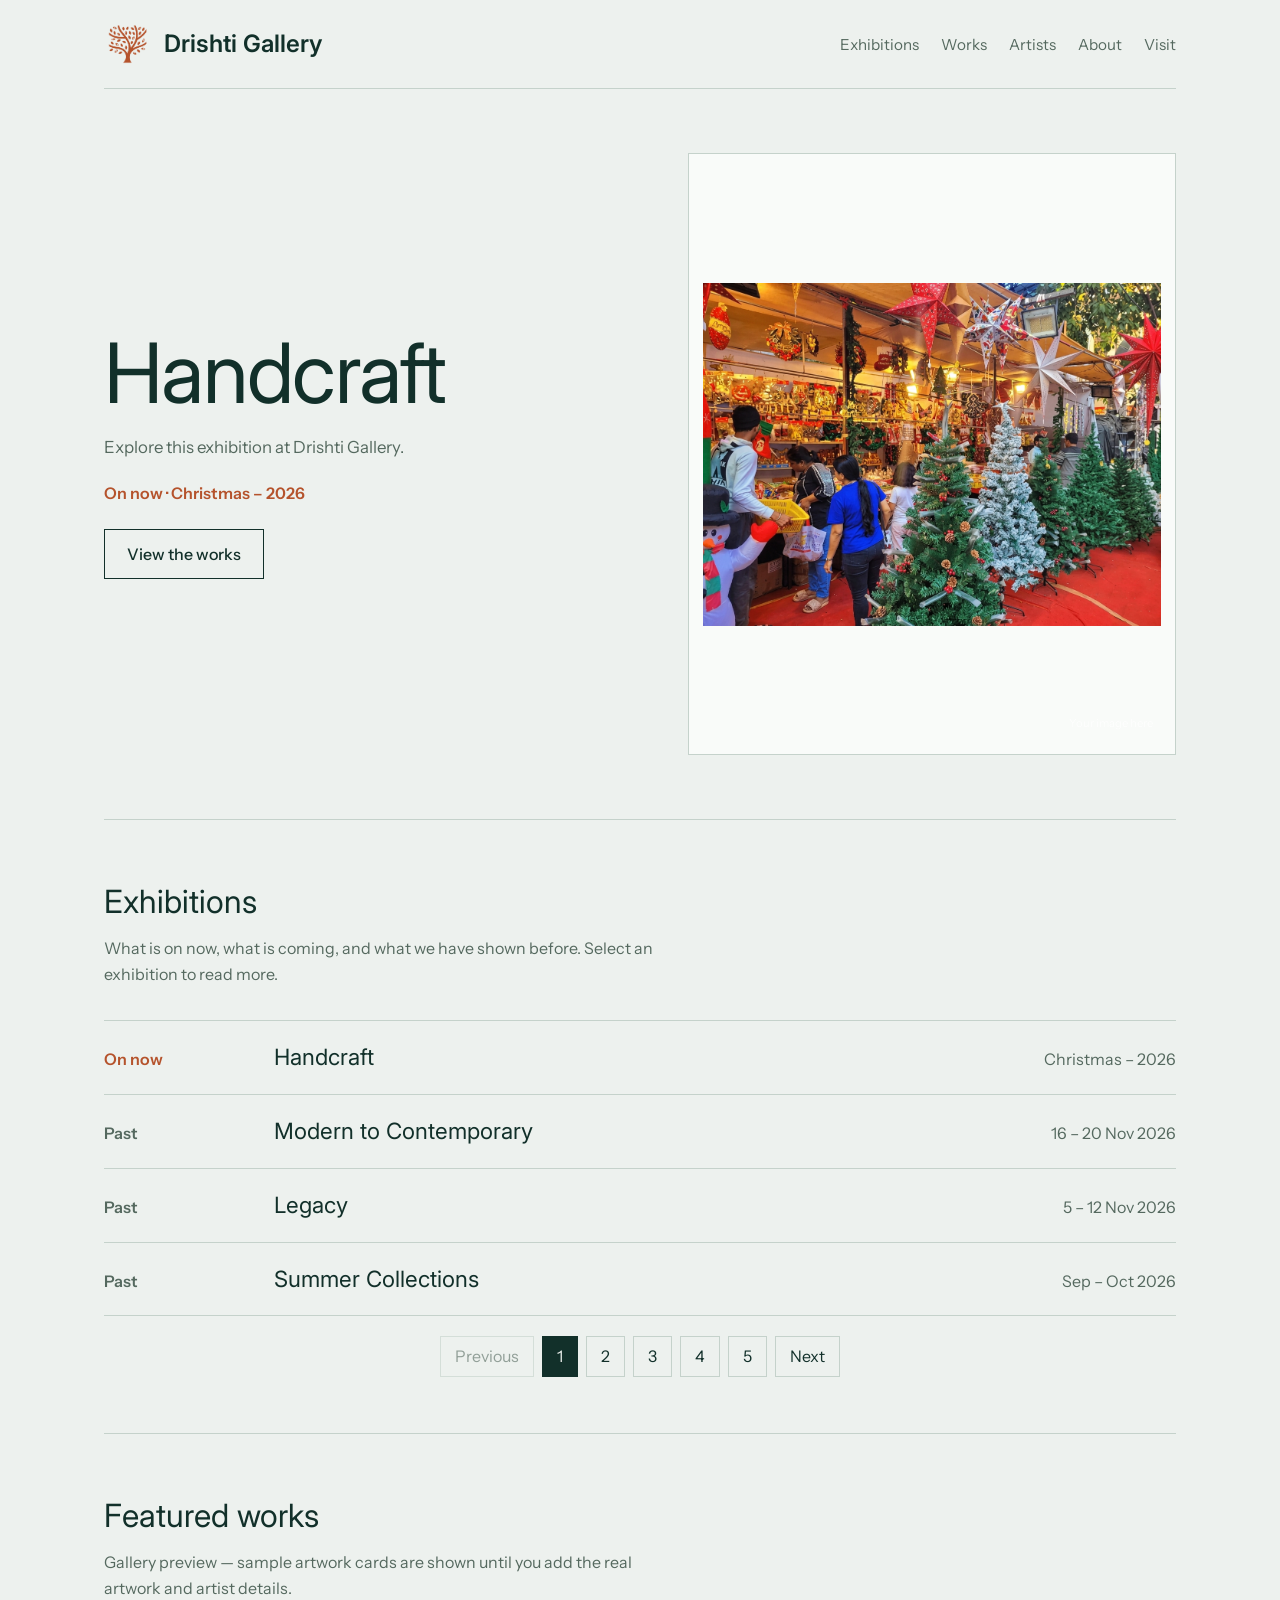
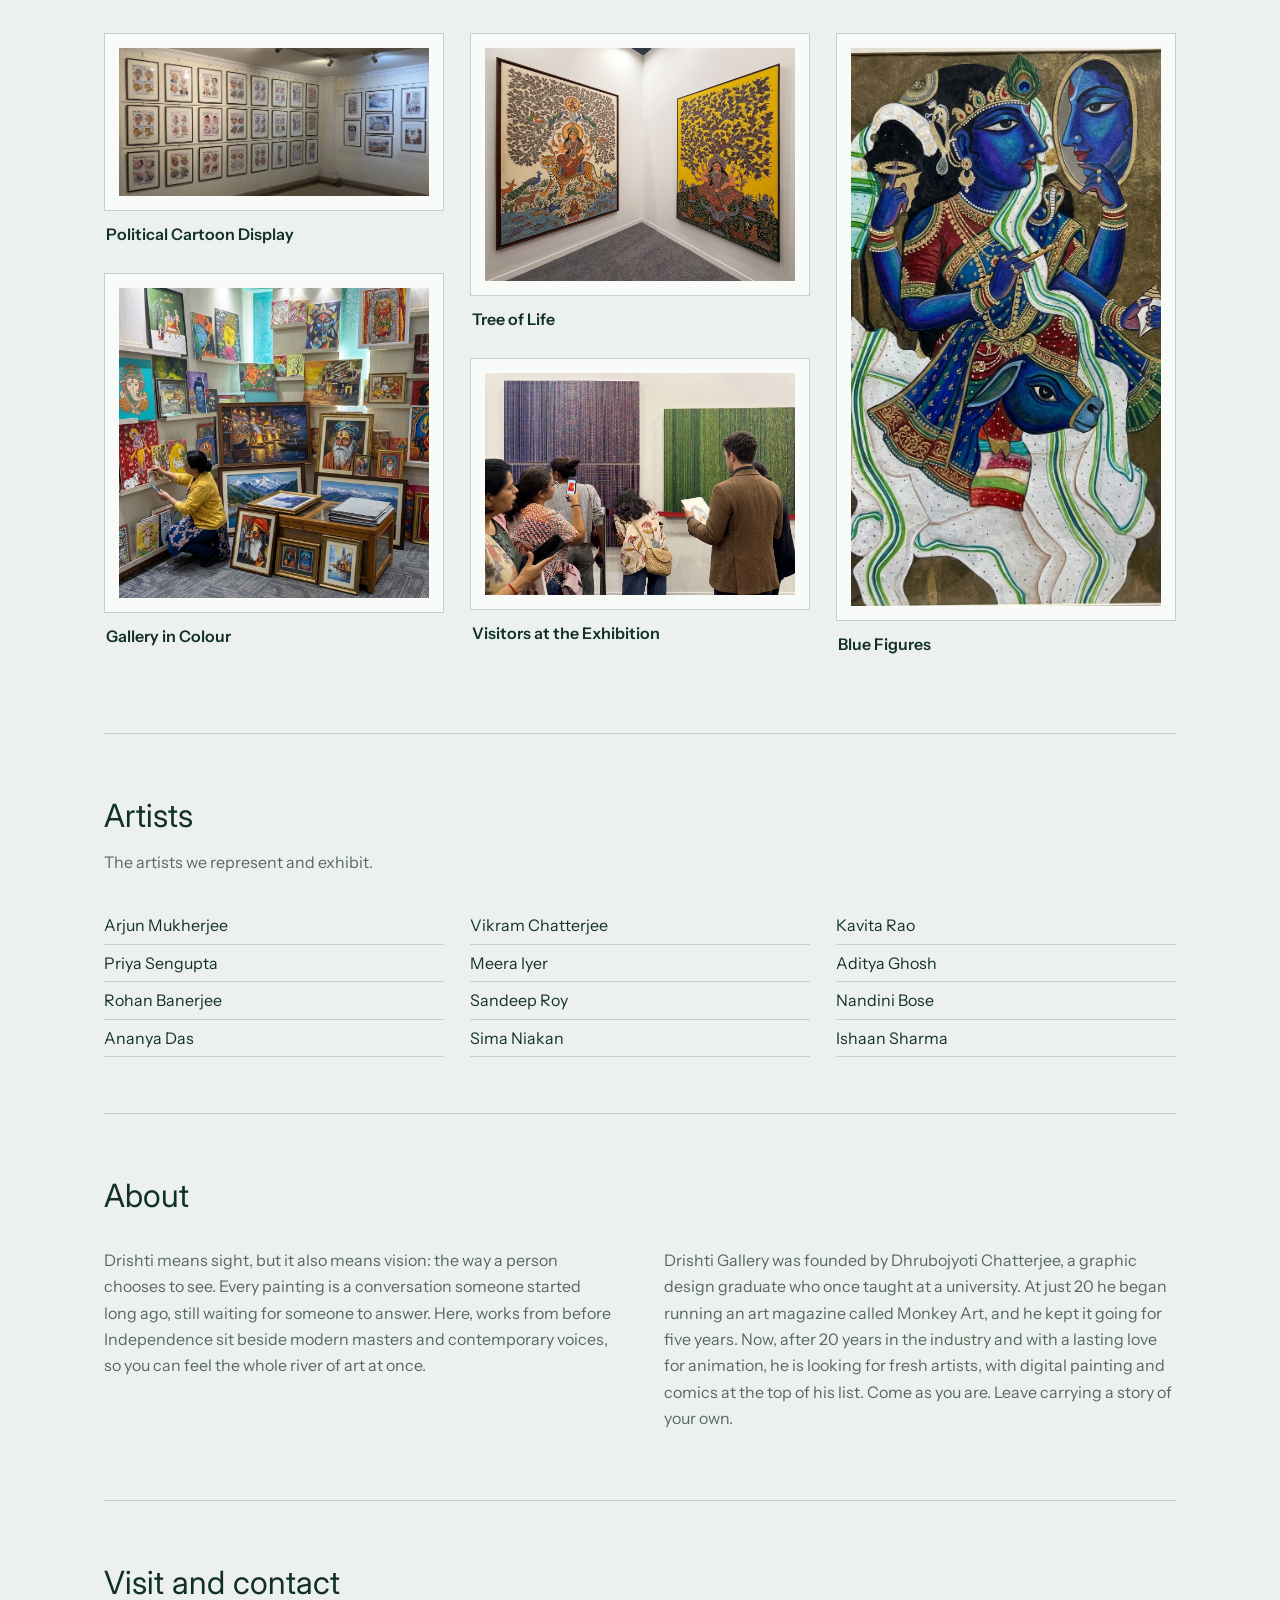
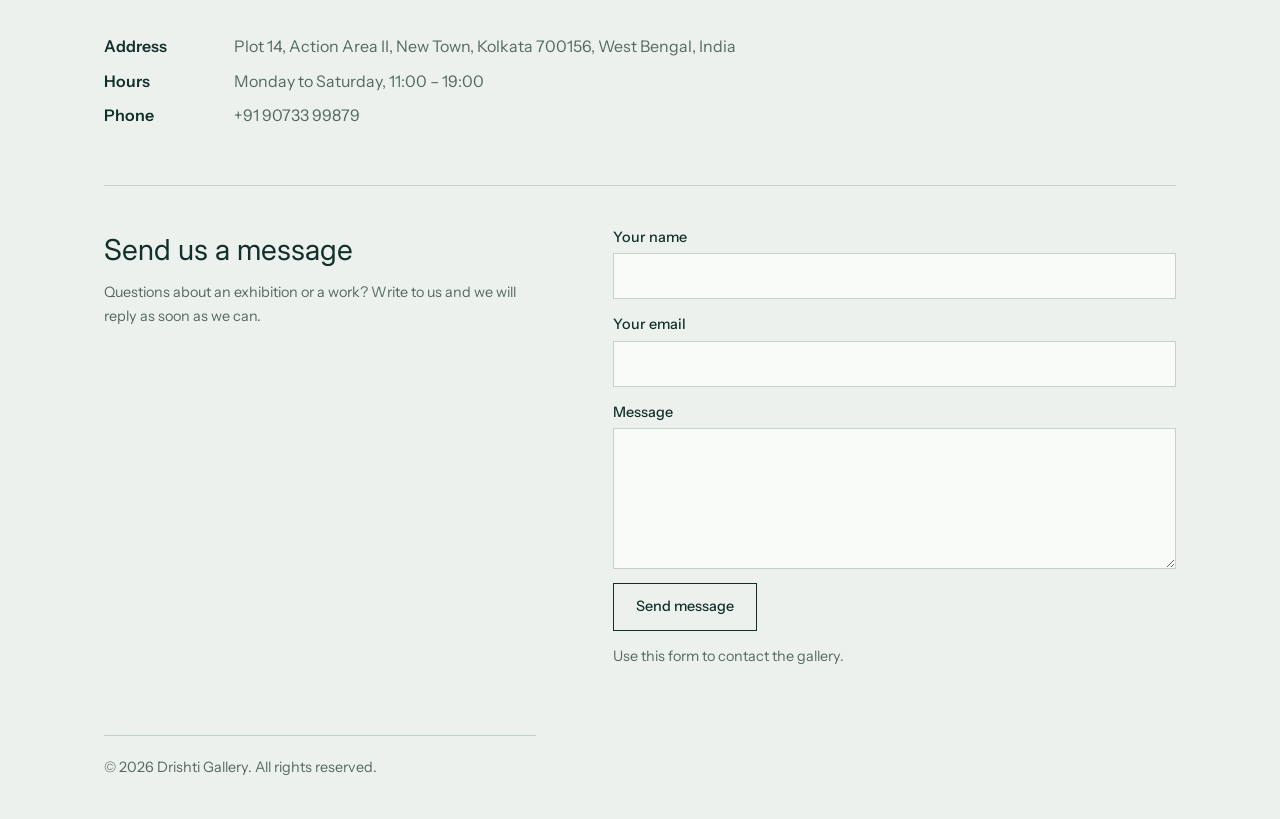
==== commit 722ae623: "Add files via upload" ====
--- a/index.html
+++ b/index.html
@@ -17,7 +17,7 @@
   <div class="hero">
     <div>
       <h1>Legacy</h1>
-      <p>Unique works by Pre-Independence, Modern Masters and Contemporary Voices.</p>
+      <p>Explore current and upcoming exhibitions at Drishti Gallery.</p>
       <div class="when">November 5 – 12, 2026</div>
       <a class="btn" href="#works">View the works</a>
     </div>
@@ -119,6 +119,8 @@
 <script>
 // Gallery items are loaded from gallery.json.
 function paint(el,w){el.style.background=w.img?"url('"+w.img+"') center/cover":w.g;if(w.img)el.classList.add("has")}
+var exhibitionImages={"Legacy":"legacy.png","Handcraft":"handcraft.png","Summer Collections":"uploads/Summer Collection.png","The Earthbound Divine":"uploads/The Earthbound Divine.png","Monsoon Reverie":"uploads/Monsoon Reverie.png","Comics":"uploads/comic.png","स्वर्णिम Swarnim":"uploads/स्वर्णिम Swarnim.png","Fragments of Light":"uploads/Fragments of Light.png"};
+function exhibitionImage(title){var path=exhibitionImages[title];return path?path.split("/").map(encodeURIComponent).join("/"):null}
 (function(){
   var PER=4,rows=[].slice.call(document.querySelectorAll("#exhibitions .ex")),pg=document.getElementById("pager"),cur=1,n=Math.max(5,Math.ceil(rows.length/PER));
   function localDate(value){var p=value.split("-");return new Date(Number(p[0]),Number(p[1])-1,Number(p[2]))}
@@ -128,6 +130,19 @@
     if(today<start)status="Upcoming";else if(today>end)status="Past";else status="On now";
     label.textContent=status;row.classList.toggle("past",status==="Past");
   });
+  var currentRow=rows.filter(function(row){return row.querySelector(".st").textContent==="On now"})[0];
+  var nextRows=rows.filter(function(row){return row.querySelector(".st").textContent==="Upcoming"}).sort(function(a,b){return localDate(a.getAttribute("data-start"))-localDate(b.getAttribute("data-start"))});
+  var heroRow=currentRow||nextRows[0]||rows.slice().sort(function(a,b){return localDate(b.getAttribute("data-end"))-localDate(a.getAttribute("data-end"))})[0];
+  var hero=document.querySelector(".hero"),heroTitle=hero.querySelector("h1"),heroDate=hero.querySelector(".when"),heroFrame=hero.querySelector(".frame"),heroArt=document.getElementById("heroart");
+  if(heroRow){
+    var heroName=heroRow.querySelector("h3").textContent,heroImage=exhibitionImage(heroName);
+    heroTitle.textContent=heroName;
+    heroDate.textContent=heroRow.querySelector(".st").textContent+" · "+heroRow.querySelector(".d").textContent;
+    hero.querySelector("p").textContent="Explore this exhibition at Drishti Gallery.";
+    heroFrame.hidden=!heroImage;hero.classList.toggle("no-image",!heroImage);
+    heroArt.style.background=heroImage?'url("'+heroImage+'") center/contain no-repeat':"none";
+    heroArt.classList.toggle("exhibition-poster",!!heroImage);
+  }else{hero.hidden=true}
 
   function btn(label,page,dis,on,aria){var b=document.createElement("button");b.type="button";b.textContent=label;b.disabled=dis;if(on)b.setAttribute("aria-current","page");if(aria)b.setAttribute("aria-label",aria);b.onclick=function(){cur=page;show()};return b}
   function show(){
@@ -154,12 +169,10 @@
     r.tabIndex=0;r.setAttribute("role","button");
     function open(){
       var title=r.querySelector("h3").textContent;
-      var isLegacy=/^legacy$/i.test(title), isHandcraft=/^handcraft$/i.test(title);
-      var exhibitImages={"Summer Collections":"Summer Collection.png","The Earthbound Divine":"The Earthbound Divine.png","Monsoon Reverie":"Monsoon Reverie.png","Comics":"comic.png","स्वर्णिम Swarnim":"स्वर्णिम Swarnim.png","Fragments of Light":"Fragments of Light.png"};
-      var exhibitFile=exhibitImages[title];
-      var exhibitPhoto=exhibitFile?'url("uploads/'+encodeURIComponent(exhibitFile)+'") center/contain no-repeat':null;
-      art.style.background=exhibitPhoto||(isLegacy?'url("legacy.png") center/contain no-repeat':isHandcraft?'url("handcraft.png") center/contain no-repeat':"url('data:image/svg+xml,"+encodeURIComponent(t.s)+"') center/cover");
-      art.classList.toggle("exhibition-poster",isLegacy||isHandcraft);
+      var exhibitFile=exhibitionImage(title);
+      art.hidden=!exhibitFile;
+      art.style.background=exhibitFile?'url("'+exhibitFile+'") center/contain no-repeat':"none";
+      art.classList.toggle("exhibition-poster",!!exhibitFile);
       document.getElementById("extag").textContent=t.n;
       document.getElementById("extitle").textContent=r.querySelector("h3").textContent;
       document.getElementById("exdate").textContent=r.querySelector(".st").textContent+" · "+r.querySelector(".d").textContent;
@@ -173,7 +186,6 @@
   dlg.addEventListener("click",function(e){if(e.target===dlg)dlg.close()});
 })();
 
-var heroArt=document.getElementById("heroart");heroArt.style.background="url('legacy.png') center/contain no-repeat";heroArt.classList.add("exhibition-poster");
 var wall=document.getElementById("wall"),dlg=document.getElementById("dlg");
 fetch("gallery.json?v=5").then(function(r){if(!r.ok)throw new Error("Gallery data not found");return r.json()}).then(function(data){var WORKS=Array.isArray(data)?data:data.works;WORKS.forEach(function(w){
   var b=document.createElement("button");b.type="button";b.className="work";
--- a/style.css
+++ b/style.css
@@ -65,6 +65,7 @@
 
 /* ---------- Hero ---------- */
 .hero { display: grid; grid-template-columns: 1.1fr 1fr; gap: 48px; align-items: center; padding: 64px 0; }
+.hero.no-image { grid-template-columns: 1fr; }
 .hero h1 { font-size: clamp(2.6rem, 7vw, 5.2rem); line-height: 1.05; letter-spacing: -.02em; margin-bottom: 18px; }
 .hero p { color: var(--mute); max-width: 30em; margin: 0 0 8px; font-size: 1.05rem; }
 .hero .when { color: var(--accent); font-weight: 600; margin: 18px 0 22px; }
@@ -76,8 +77,6 @@
 /* ---------- Frames and artwork ---------- */
 .frame { background: var(--mat); padding: 14px; border: 1px solid var(--line); }
 .art { width: 100%; background-size: cover; background-position: center; position: relative; }
-.hero-frame { min-width: 0; }
-.hero-image { display: block; width: 100%; height: auto; object-fit: contain; }
 .art::after { content: "Your image here"; position: absolute; right: 8px; bottom: 8px; font-size: .7rem; color: #fff; opacity: .8; }
 .art.has::after { display: none; }
 .art.exhibition-poster { background-color: var(--mat); }
@@ -146,7 +145,6 @@
 dialog { border: 0; padding: 0; background: var(--mat); color: var(--ink); max-width: min(92vw, 820px); width: 100%; box-shadow: 0 20px 60px rgba(0, 0, 0, .35); }
 dialog::backdrop { background: rgba(8, 12, 11, .72); }
 dialog .art { max-height: 70vh; min-height: 280px; }
-dialog .art[hidden] { display: none; }
 dialog .meta { padding: 18px 22px 22px; }
 dialog h3 { font-size: 1.6rem; }
 dialog p { margin: 6px 0 0; color: var(--mute); }
